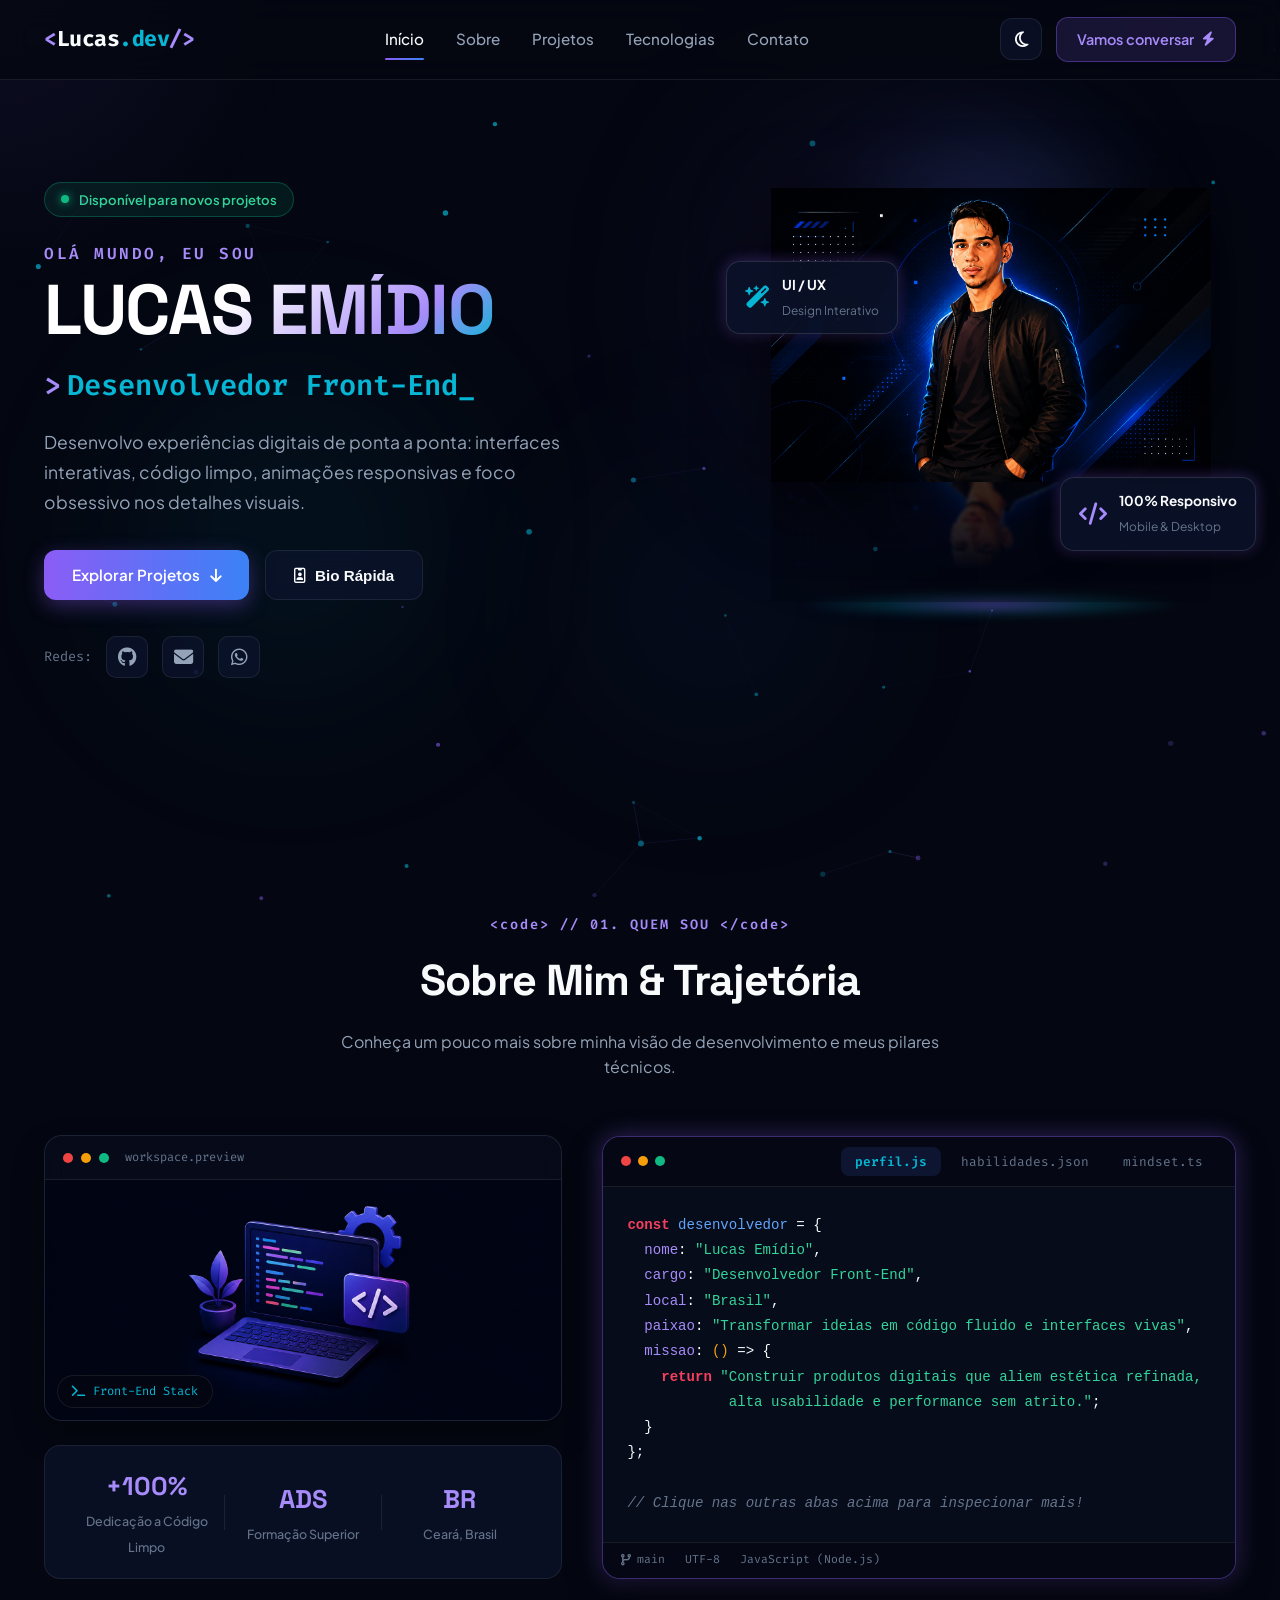
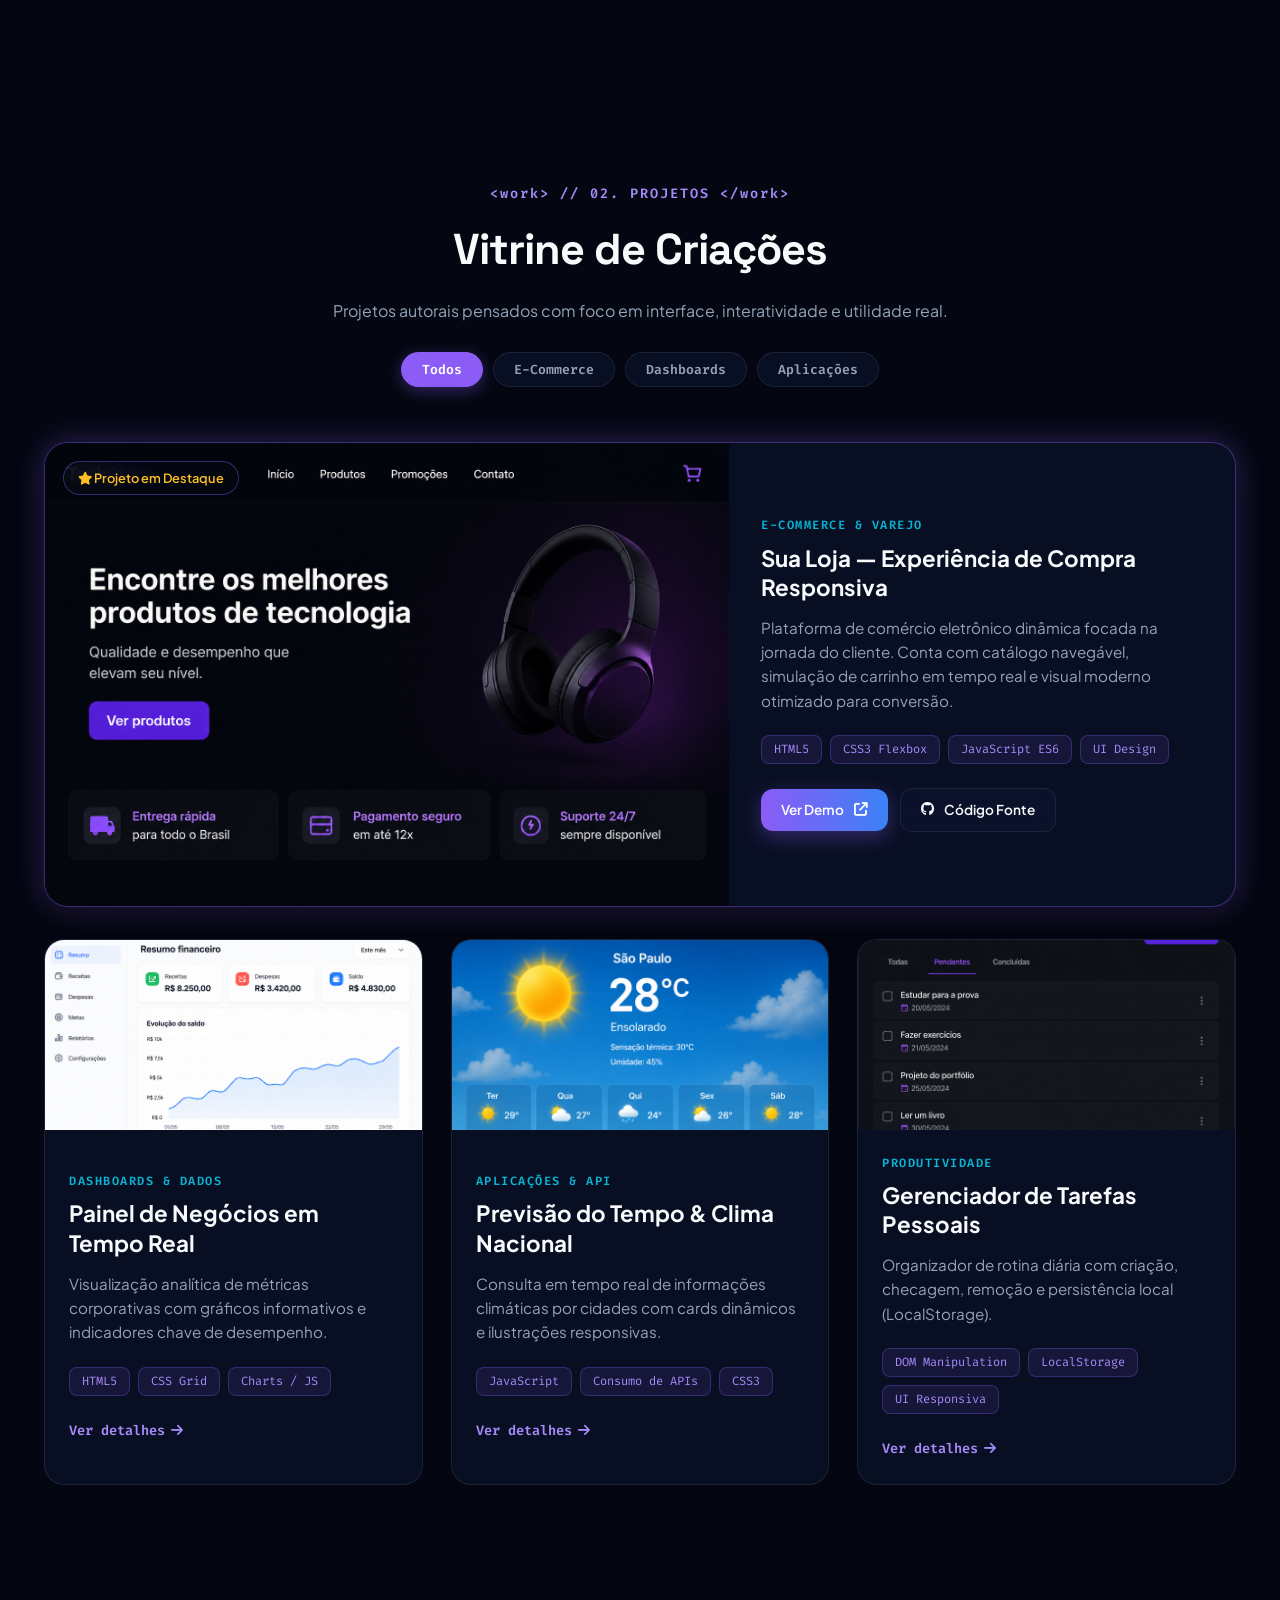
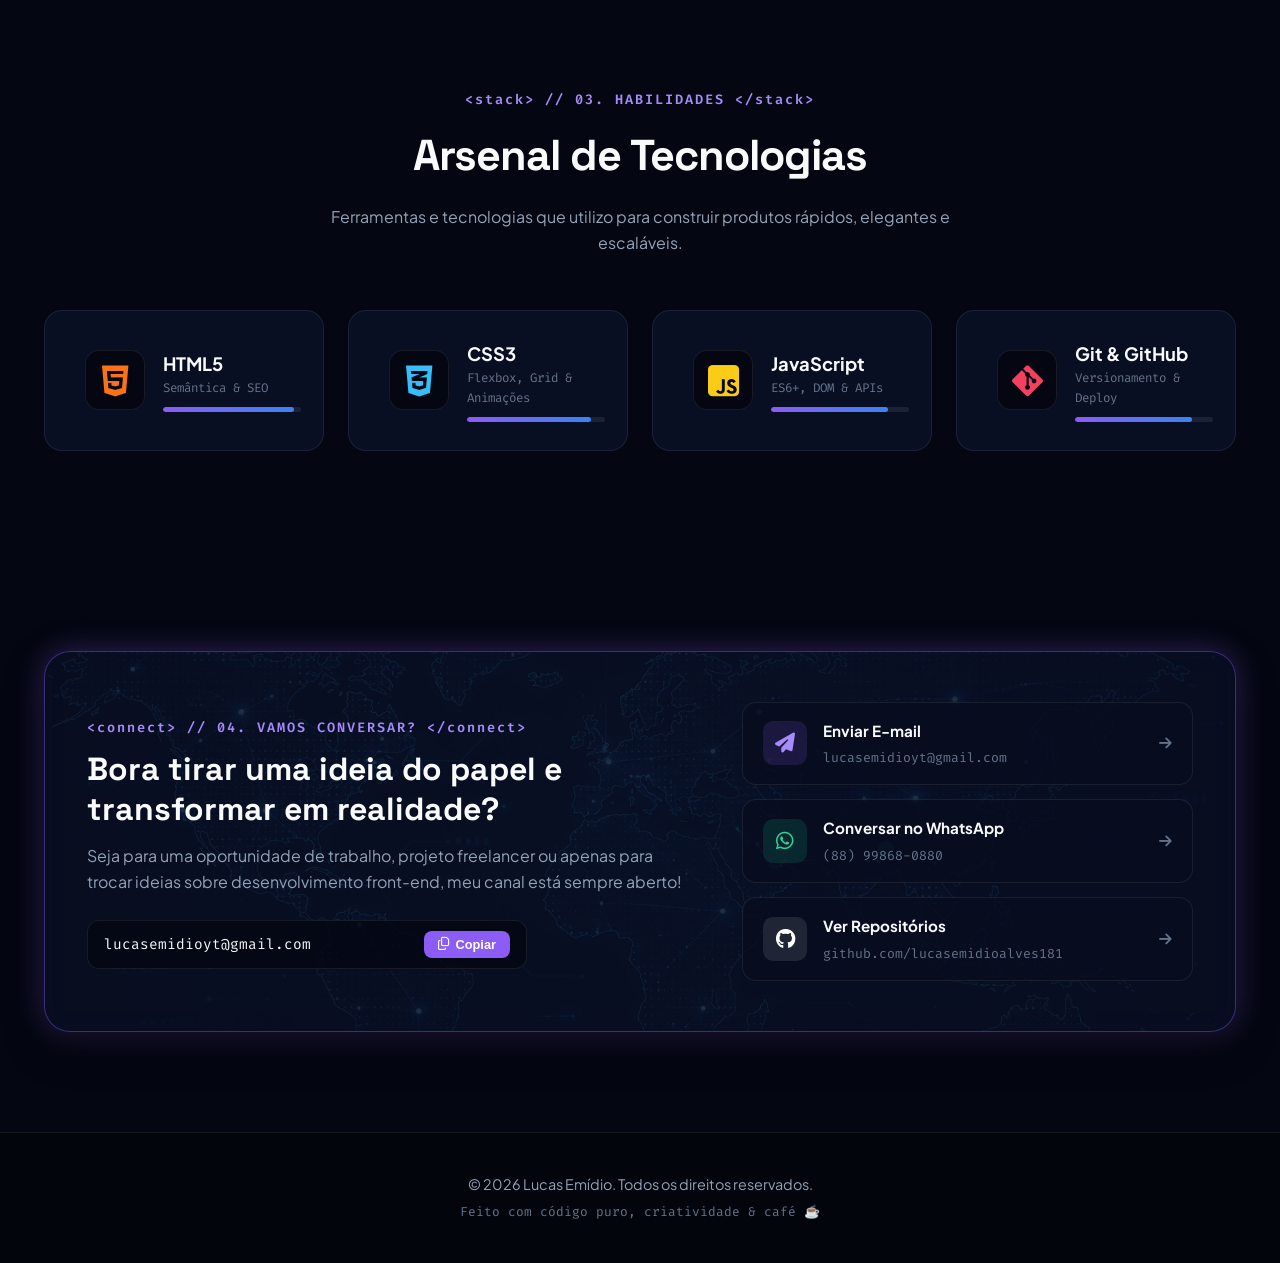
==== index.html @ 3082448a "Portifólio atualizado" ====
<!DOCTYPE html>
<html lang="pt-BR">

<head>
    <meta charset="UTF-8">
    <meta name="viewport" content="width=device-width, initial-scale=1.0">
    <title>Lucas Emídio | Desenvolvedor Front-End</title>
    <meta name="description" content="Portfólio interativo de Lucas Emídio, desenvolvedor Front-End especializado em interfaces modernas, dinâmicas e de alto impacto.">
    
    <!-- Google Fonts -->
    <link rel="preconnect" href="https://fonts.googleapis.com">
    <link rel="preconnect" href="https://fonts.gstatic.com" crossorigin>
    <link href="https://fonts.googleapis.com/css2?family=Fira+Code:wght@400;500;600;700&family=Plus+Jakarta+Sans:wght@300;400;500;600;700;800&family=Space+Grotesk:wght@500;700&display=swap" rel="stylesheet">
    
    <!-- Font Awesome -->
    <link rel="stylesheet" href="https://cdnjs.cloudflare.com/ajax/libs/font-awesome/6.5.1/css/all.min.css">
    
    <!-- CSS -->
    <link rel="stylesheet" href="port.css">
</head>

<body>
    <!-- Canvas de Partículas Interativas no Fundo -->
    <canvas id="bg-canvas"></canvas>

    <!-- Orbes de Luz e Gradientes Animados de Fundo -->
    <div class="glow-orb orb-1"></div>
    <div class="glow-orb orb-2"></div>
    <div class="glow-orb orb-3"></div>
    <div class="cursor-spotlight" id="spotlight"></div>

    <!-- Cabeçalho Fixo & Translúcido -->
    <header id="cabecalho">
        <div class="header-container">
            <a href="#inicio" class="logo">
                <span class="logo-bracket">&lt;</span>Lucas<span class="logo-dot">.dev</span><span class="logo-bracket">/&gt;</span>
            </a>

            <nav id="nav-menu">
                <a href="#inicio" class="nav-link active">Início</a>
                <a href="#sobre" class="nav-link">Sobre</a>
                <a href="#projetos" class="nav-link">Projetos</a>
                <a href="#tecnologias" class="nav-link">Tecnologias</a>
                <a href="#contato" class="nav-link">Contato</a>
            </nav>

            <div class="header-actions">
                <button id="theme-toggle" class="btn-icon" aria-label="Alternar tema visual" title="Alternar tema">
                    <i class="fa-regular fa-moon"></i>
                </button>
                <a href="#contato" class="btn-header-cta">
                    <span>Vamos conversar</span>
                    <i class="fa-solid fa-bolt"></i>
                </a>
                <button id="btn-mobile" class="btn-icon mobile-only" aria-label="Abrir menu móvel">
                    <i class="fa-solid fa-bars"></i>
                </button>
            </div>
        </div>
    </header>

    <main>
        <!-- SEÇÃO HERO COM IMAGEM 3D PARALLAX & ESPELHAMENTO -->
        <section id="inicio" class="hero-section">
            <div class="hero-container">
                
                <!-- Conteúdo textual à esquerda -->
                <div class="hero-conteudo">
                    <div class="status-pill">
                        <span class="status-indicator"></span>
                        <span>Disponível para novos projetos</span>
                    </div>

                    <h2 class="hero-ola">OLÁ MUNDO, EU SOU</h2>
                    <h1 class="hero-nome">LUCAS EMÍDIO</h1>

                    <!-- Efeito de Digitação Dinâmica -->
                    <div class="typing-container">
                        <span class="typing-prefix">&gt; </span>
                        <span id="typing-text" class="typing-text"></span>
                        <span class="typing-cursor">_</span>
                    </div>

                    <p class="hero-descricao">
                        Desenvolvo experiências digitais de ponta a ponta: interfaces interativas, 
                        código limpo, animações responsivas e foco obsessivo nos detalhes visuais.
                    </p>

                    <div class="hero-botoes">
                        <a href="#projetos" class="btn btn-primary">
                            <span>Explorar Projetos</span>
                            <i class="fa-solid fa-arrow-down"></i>
                        </a>
                        <button id="btn-sobre-modal" class="btn btn-glass">
                            <i class="fa-regular fa-id-badge"></i>
                            <span>Bio Rápida</span>
                        </button>
                    </div>

                    <div class="hero-social">
                        <span class="social-label">Redes:</span>
                        <a href="https://github.com/lucasemidioalves181" target="_blank" rel="noopener noreferrer" class="social-btn" aria-label="GitHub">
                            <i class="fa-brands fa-github"></i>
                        </a>
                        <a href="mailto:lucasemidioyt@gmail.com" class="social-btn" aria-label="E-mail">
                            <i class="fa-solid fa-envelope"></i>
                        </a>
                        <a href="https://wa.me/5588998680880" target="_blank" rel="noopener noreferrer" class="social-btn" aria-label="WhatsApp">
                            <i class="fa-brands fa-whatsapp"></i>
                        </a>
                    </div>
                </div>

                <!-- Imagem Interativa com 3D Tilt, Efeito Mouse e Espelhamento -->
                <div class="hero-interactive-stage" id="heroStage">
                    
                    <!-- Badges flutuantes interativas ao redor da imagem -->
                    <div class="floating-badge badge-top-left" data-speed="2">
                        <i class="fa-solid fa-wand-magic-sparkles"></i>
                        <div>
                            <strong>UI / UX</strong>
                            <small>Design Interativo</small>
                        </div>
                    </div>

                    <div class="floating-badge badge-bottom-right" data-speed="-2">
                        <i class="fa-solid fa-code"></i>
                        <div>
                            <strong>100% Responsivo</strong>
                            <small>Mobile & Desktop</small>
                        </div>
                    </div>

                    <!-- Container da Imagem com 3D Tilt e Espelhamento -->
                    <div class="hero-character-wrapper" id="characterWrapper">
                        <div class="character-glow" id="characterGlow"></div>
                        
                        <!-- Imagem Principal -->
                        <img src="imgs/imagem2.png" alt="Lucas Emídio Desenvolvedor" id="heroImage" class="character-img">
                        
                        <!-- Efeito de Espelhamento Refletido na Base -->
                        <div class="character-reflection-container">
                            <img src="imgs/imagem2.png" alt="" class="character-reflection-img" aria-hidden="true">
                            <div class="reflection-gradient-fade"></div>
                        </div>

                        <!-- Chão com grade holográfica de luz -->
                        <div class="holographic-base"></div>
                    </div>
                </div>

            </div>
        </section>

        <!-- SEÇÃO SOBRE MIM: TERMINAL INTERATIVO AO INVÉS DE CARDS GENÉRICOS -->
        <section id="sobre" class="section">
            <div class="section-header">
                <span class="section-tag">&lt;code&gt; // 01. QUEM SOU &lt;/code&gt;</span>
                <h2 class="section-title">Sobre Mim &amp; Trajetória</h2>
                <p class="section-subtitle">Conheça um pouco mais sobre minha visão de desenvolvimento e meus pilares técnicos.</p>
            </div>

            <div class="sobre-interactive-container">
                <!-- Lado Esquerdo: Imagem com moldura moderna de código -->
                <div class="sobre-visual">
                    <div class="workspace-card">
                        <div class="workspace-header">
                            <span class="dot red"></span>
                            <span class="dot yellow"></span>
                            <span class="dot green"></span>
                            <span class="tab-label">workspace.preview</span>
                        </div>
                        <div class="workspace-img-wrapper">
                            <img src="pcimg.png" alt="Workspace de desenvolvimento" id="img-workspace">
                            <div class="workspace-overlay">
                                <span><i class="fa-solid fa-terminal"></i> Front-End Stack</span>
                            </div>
                        </div>
                    </div>

                    <!-- Métricas de experiência fluídas -->
                    <div class="metricas-fluxo">
                        <div class="metrica-item">
                            <span class="metrica-numero">+100%</span>
                            <span class="metrica-texto">Dedicação a Código Limpo</span>
                        </div>
                        <div class="metrica-divisor"></div>
                        <div class="metrica-item">
                            <span class="metrica-numero">ADS</span>
                            <span class="metrica-texto">Formação Superior</span>
                        </div>
                        <div class="metrica-divisor"></div>
                        <div class="metrica-item">
                            <span class="metrica-numero">BR</span>
                            <span class="metrica-texto">Ceará, Brasil</span>
                        </div>
                    </div>
                </div>

                <!-- Lado Direito: Terminal Interativo de Desenvolvedor -->
                <div class="terminal-ide" id="devTerminal">
                    <div class="terminal-topbar">
                        <div class="terminal-dots">
                            <span class="dot red"></span>
                            <span class="dot yellow"></span>
                            <span class="dot green"></span>
                        </div>
                        <div class="terminal-tabs">
                            <button class="terminal-tab active" data-tab="perfil">perfil.js</button>
                            <button class="terminal-tab" data-tab="habilidades">habilidades.json</button>
                            <button class="terminal-tab" data-tab="filosofia">mindset.ts</button>
                        </div>
                    </div>

                    <!-- Conteúdo das Abas do Terminal -->
                    <div class="terminal-code-body">
                        <!-- Aba 1: perfil.js -->
                        <div class="tab-content active" id="tab-perfil">
                            <pre><code><span class="c-keyword">const</span> <span class="c-variable">desenvolvedor</span> = {
  <span class="c-prop">nome</span>: <span class="c-string">"Lucas Emídio"</span>,
  <span class="c-prop">cargo</span>: <span class="c-string">"Desenvolvedor Front-End"</span>,
  <span class="c-prop">local</span>: <span class="c-string">"Brasil"</span>,
  <span class="c-prop">paixao</span>: <span class="c-string">"Transformar ideias em código fluido e interfaces vivas"</span>,
  <span class="c-prop">missao</span>: <span class="c-function">()</span> => {
    <span class="c-keyword">return</span> <span class="c-string">"Construir produtos digitais que aliem estética refinada,
            alta usabilidade e performance sem atrito."</span>;
  }
};

<span class="c-comment">// Clique nas outras abas acima para inspecionar mais!</span></code></pre>
                        </div>

                        <!-- Aba 2: habilidades.json -->
                        <div class="tab-content" id="tab-habilidades">
                            <pre><code>{
  <span class="c-prop">"linguagens"</span>: [<span class="c-string">"JavaScript (ES6+)"</span>, <span class="c-string">"HTML5"</span>, <span class="c-string">"CSS3"</span>],
  <span class="c-prop">"estilizacao"</span>: [<span class="c-string">"Flexbox"</span>, <span class="c-string">"CSS Grid"</span>, <span class="c-string">"Animations"</span>, <span class="c-string">"Responsividade"</span>],
  <span class="c-prop">"ferramentas"</span>: [<span class="c-string">"Git"</span>, <span class="c-string">"GitHub"</span>, <span class="c-string">"VS Code"</span>, <span class="c-string">"Figma"</span>],
  <span class="c-prop">"proximosPassos"</span>: [<span class="c-string">"React"</span>, <span class="c-string">"TypeScript"</span>, <span class="c-string">"Tailwind CSS"</span>]
}</code></pre>
                        </div>

                        <!-- Aba 3: mindset.ts -->
                        <div class="tab-content" id="tab-filosofia">
                            <pre><code><span class="c-keyword">interface</span> <span class="c-type">DevMindset</span> {
  <span class="c-prop">aprendizadoContinuo</span>: <span class="c-type">boolean</span>;
  <span class="c-prop">atencaoAosDetalhes</span>: <span class="c-type">boolean</span>;
}

<span class="c-keyword">const</span> <span class="c-variable">meuFoco</span>: <span class="c-type">DevMindset</span> = {
  <span class="c-prop">aprendizadoContinuo</span>: <span class="c-keyword">true</span>,
  <span class="c-prop">atencaoAosDetalhes</span>: <span class="c-keyword">true</span>
};

<span class="c-comment">/* "Interfaces são a ponte entre as pessoas e a tecnologia.
    Elas devem ser intuitivas, rápidas e memoráveis." */</span></code></pre>
                        </div>
                    </div>

                    <div class="terminal-footer">
                        <span class="terminal-status"><i class="fa-solid fa-code-branch"></i> main</span>
                        <span class="terminal-status">UTF-8</span>
                        <span class="terminal-status">JavaScript (Node.js)</span>
                    </div>
                </div>
            </div>
        </section>

        <!-- SEÇÃO PROJETOS: VITRINE INTERATIVA COM SHOWCASE E FILTRO -->
        <section id="projetos" class="section">
            <div class="section-header">
                <span class="section-tag">&lt;work&gt; // 02. PROJETOS &lt;/work&gt;</span>
                <h2 class="section-title">Vitrine de Criações</h2>
                <p class="section-subtitle">Projetos autorais pensados com foco em interface, interatividade e utilidade real.</p>
                
                <!-- Filtros Interativos -->
                <div class="projetos-filtros">
                    <button class="filtro-btn active" data-filter="todos">Todos</button>
                    <button class="filtro-btn" data-filter="ecommerce">E-Commerce</button>
                    <button class="filtro-btn" data-filter="dashboards">Dashboards</button>
                    <button class="filtro-btn" data-filter="apps">Aplicações</button>
                </div>
            </div>

            <!-- Vitrine Dinâmica (Design Editorial Não Genérico) -->
            <div class="showcase-projetos">
                
                <!-- Projeto 1: Destaque Principal Expandido -->
                <article class="showcase-item destaque" data-categoria="ecommerce">
                    <div class="showcase-preview">
                        <img src="imgs/ChatGPT Image 23 de ago. de 2026, 17_31_54.png" alt="Sua Loja E-Commerce">
                        <div class="preview-glass-tag">
                            <i class="fa-solid fa-star"></i> Projeto em Destaque
                        </div>
                    </div>
                    <div class="showcase-details">
                        <div class="showcase-header">
                            <span class="categoria-label">E-COMMERCE &amp; VAREJO</span>
                            <h3>Sua Loja — Experiência de Compra Responsiva</h3>
                        </div>
                        <p>
                            Plataforma de comércio eletrônico dinâmica focada na jornada do cliente. 
                            Conta com catálogo navegável, simulação de carrinho em tempo real e visual moderno otimizado para conversão.
                        </p>
                        <div class="tech-pills">
                            <span class="tech-pill">HTML5</span>
                            <span class="tech-pill">CSS3 Flexbox</span>
                            <span class="tech-pill">JavaScript ES6</span>
                            <span class="tech-pill">UI Design</span>
                        </div>
                        <div class="showcase-actions">
                            <a href="#" class="btn btn-primary btn-sm">
                                <span>Ver Demo</span>
                                <i class="fa-solid fa-arrow-up-right-from-square"></i>
                            </a>
                            <a href="https://github.com/lucasemidioalves181" target="_blank" rel="noopener noreferrer" class="btn btn-glass btn-sm">
                                <i class="fa-brands fa-github"></i>
                                <span>Código Fonte</span>
                            </a>
                        </div>
                    </div>
                </article>

                <!-- Grid com os outros 3 projetos complementares -->
                <div class="showcase-subgrid">
                    
                    <!-- Projeto 2: Dashboard de Negócios -->
                    <article class="showcase-item compacto" data-categoria="dashboards">
                        <div class="showcase-preview">
                            <img src="imgs/ChatGPT Image 23 de ago. de 2026, 17_32_50.png" alt="Dashboard de Negócios">
                            <div class="preview-overlay-btn">
                                <i class="fa-solid fa-magnifying-glass-plus"></i>
                            </div>
                        </div>
                        <div class="showcase-details">
                            <span class="categoria-label">DASHBOARDS &amp; DADOS</span>
                            <h3>Painel de Negócios em Tempo Real</h3>
                            <p>Visualização analítica de métricas corporativas com gráficos informativos e indicadores chave de desempenho.</p>
                            <div class="tech-pills">
                                <span class="tech-pill">HTML5</span>
                                <span class="tech-pill">CSS Grid</span>
                                <span class="tech-pill">Charts / JS</span>
                            </div>
                            <div class="showcase-actions">
                                <a href="#" class="btn-link">Ver detalhes <i class="fa-solid fa-arrow-right"></i></a>
                            </div>
                        </div>
                    </article>

                    <!-- Projeto 3: App de Clima -->
                    <article class="showcase-item compacto" data-categoria="apps">
                        <div class="showcase-preview">
                            <img src="imgs/ChatGPT Image 23 de ago. de 2026, 17_33_33.png" alt="App de Clima">
                            <div class="preview-overlay-btn">
                                <i class="fa-solid fa-magnifying-glass-plus"></i>
                            </div>
                        </div>
                        <div class="showcase-details">
                            <span class="categoria-label">APLICAÇÕES &amp; API</span>
                            <h3>Previsão do Tempo &amp; Clima Nacional</h3>
                            <p>Consulta em tempo real de informações climáticas por cidades com cards dinâmicos e ilustrações responsivas.</p>
                            <div class="tech-pills">
                                <span class="tech-pill">JavaScript</span>
                                <span class="tech-pill">Consumo de APIs</span>
                                <span class="tech-pill">CSS3</span>
                            </div>
                            <div class="showcase-actions">
                                <a href="#" class="btn-link">Ver detalhes <i class="fa-solid fa-arrow-right"></i></a>
                            </div>
                        </div>
                    </article>

                    <!-- Projeto 4: Gerenciador de Tarefas -->
                    <article class="showcase-item compacto" data-categoria="apps">
                        <div class="showcase-preview">
                            <img src="imgs/ChatGPT Image 23 de ago. de 2026, 17_34_10.png" alt="Gerenciador de Tarefas">
                            <div class="preview-overlay-btn">
                                <i class="fa-solid fa-magnifying-glass-plus"></i>
                            </div>
                        </div>
                        <div class="showcase-details">
                            <span class="categoria-label">PRODUTIVIDADE</span>
                            <h3>Gerenciador de Tarefas Pessoais</h3>
                            <p>Organizador de rotina diária com criação, checagem, remoção e persistência local (LocalStorage).</p>
                            <div class="tech-pills">
                                <span class="tech-pill">DOM Manipulation</span>
                                <span class="tech-pill">LocalStorage</span>
                                <span class="tech-pill">UI Responsiva</span>
                            </div>
                            <div class="showcase-actions">
                                <a href="#" class="btn-link">Ver detalhes <i class="fa-solid fa-arrow-right"></i></a>
                            </div>
                        </div>
                    </article>

                </div>
            </div>
        </section>

        <!-- SEÇÃO TECNOLOGIAS: HUB TECNOLÓGICO INTERATIVO -->
        <section id="tecnologias" class="section">
            <div class="section-header">
                <span class="section-tag">&lt;stack&gt; // 03. HABILIDADES &lt;/stack&gt;</span>
                <h2 class="section-title">Arsenal de Tecnologias</h2>
                <p class="section-subtitle">Ferramentas e tecnologias que utilizo para construir produtos rápidos, elegantes e escaláveis.</p>
            </div>

            <div class="tech-interactive-hub">
                <!-- Tech 1 -->
                <div class="tech-hub-item" data-tech="html">
                    <div class="tech-glow glow-html"></div>
                    <div class="tech-hub-icon">
                        <i class="fa-brands fa-html5"></i>
                    </div>
                    <div class="tech-hub-info">
                        <h4>HTML5</h4>
                        <span class="tech-role">Semântica &amp; SEO</span>
                        <div class="tech-bar"><div class="tech-progress" style="width: 95%;"></div></div>
                    </div>
                </div>

                <!-- Tech 2 -->
                <div class="tech-hub-item" data-tech="css">
                    <div class="tech-glow glow-css"></div>
                    <div class="tech-hub-icon">
                        <i class="fa-brands fa-css3-alt"></i>
                    </div>
                    <div class="tech-hub-info">
                        <h4>CSS3</h4>
                        <span class="tech-role">Flexbox, Grid &amp; Animações</span>
                        <div class="tech-bar"><div class="tech-progress" style="width: 90%;"></div></div>
                    </div>
                </div>

                <!-- Tech 3 -->
                <div class="tech-hub-item" data-tech="js">
                    <div class="tech-glow glow-js"></div>
                    <div class="tech-hub-icon">
                        <i class="fa-brands fa-square-js"></i>
                    </div>
                    <div class="tech-hub-info">
                        <h4>JavaScript</h4>
                        <span class="tech-role">ES6+, DOM &amp; APIs</span>
                        <div class="tech-bar"><div class="tech-progress" style="width: 85%;"></div></div>
                    </div>
                </div>

                <!-- Tech 4 -->
                <div class="tech-hub-item" data-tech="git">
                    <div class="tech-glow glow-git"></div>
                    <div class="tech-hub-icon">
                        <i class="fa-brands fa-git-alt"></i>
                    </div>
                    <div class="tech-hub-info">
                        <h4>Git &amp; GitHub</h4>
                        <span class="tech-role">Versionamento &amp; Deploy</span>
                        <div class="tech-bar"><div class="tech-progress" style="width: 85%;"></div></div>
                    </div>
                </div>
            </div>
        </section>

        <!-- SEÇÃO CONTATO: PAINEL DE CONEXÃO DIRETA -->
        <section id="contato" class="section">
            <div class="contato-hologram-card">
                <div class="contato-map-wrapper">
                    <img src="imgs/mapa.png" alt="Mapa de localização" class="contato-map-img">
                    <div class="map-radar-pulse"></div>
                </div>

                <div class="contato-inner-content">
                    <div class="contato-cta">
                        <span class="section-tag">&lt;connect&gt; // 04. VAMOS CONVERSAR? &lt;/connect&gt;</span>
                        <h2>Bora tirar uma ideia do papel e transformar em realidade?</h2>
                        <p>
                            Seja para uma oportunidade de trabalho, projeto freelancer ou apenas para trocar ideias sobre desenvolvimento front-end, meu canal está sempre aberto!
                        </p>

                        <!-- Botão Copiar E-mail com Feedback Instantâneo -->
                        <div class="copy-email-box">
                            <span class="email-text">lucasemidioyt@gmail.com</span>
                            <button id="btn-copy-email" class="btn-copy" aria-label="Copiar endereço de e-mail">
                                <i class="fa-regular fa-copy"></i>
                                <span class="copy-status">Copiar</span>
                            </button>
                        </div>
                    </div>

                    <div class="contato-links-grid">
                        <a href="mailto:lucasemidioyt@gmail.com" class="contato-link-box">
                            <div class="link-icon"><i class="fa-solid fa-paper-plane"></i></div>
                            <div class="link-info">
                                <strong>Enviar E-mail</strong>
                                <span>lucasemidioyt@gmail.com</span>
                            </div>
                            <i class="fa-solid fa-arrow-right link-arrow"></i>
                        </a>

                        <a href="https://wa.me/5588998680880" target="_blank" rel="noopener noreferrer" class="contato-link-box">
                            <div class="link-icon whatsapp"><i class="fa-brands fa-whatsapp"></i></div>
                            <div class="link-info">
                                <strong>Conversar no WhatsApp</strong>
                                <span>(88) 99868-0880</span>
                            </div>
                            <i class="fa-solid fa-arrow-right link-arrow"></i>
                        </a>

                        <a href="https://github.com/lucasemidioalves181" target="_blank" rel="noopener noreferrer" class="contato-link-box">
                            <div class="link-icon github"><i class="fa-brands fa-github"></i></div>
                            <div class="link-info">
                                <strong>Ver Repositórios</strong>
                                <span>github.com/lucasemidioalves181</span>
                            </div>
                            <i class="fa-solid fa-arrow-right link-arrow"></i>
                        </a>
                    </div>
                </div>
            </div>
        </section>
    </main>

    <!-- Modal Bio Rápida -->
    <div id="modal-sobre" class="modal-backdrop" aria-hidden="true">
        <div class="modal-card">
            <button id="fechar-modal" class="modal-close" aria-label="Fechar modal">&times;</button>
            <div class="modal-header">
                <span class="modal-badge">&lt;bio.json /&gt;</span>
                <h3>Prazer, me chamo Lucas!</h3>
            </div>
            <div class="modal-body">
                <p>
                    Sou desenvolvedor Front-End apaixonado pelo poder que as linguagens da web possuem de transformar ideias em produtos visuais, funcionais e cativantes.
                </p>
                <p>
                    Graduado em Análise e Desenvolvimento de Sistemas (ADS), foco minha evolução diária em domínio profundo de JavaScript, CSS moderno (Grid, Flexbox, micro-animações), arquitetura de software e boa experiência de usuário (UX).
                </p>
            </div>
            <div class="modal-footer">
                <a href="#contato" class="btn btn-primary" onclick="fecharModal()">Vamos conversar</a>
            </div>
        </div>
    </div>

    <!-- Rodapé -->
    <footer id="rodape">
        <div class="rodape-container">
            <p>&copy; 2026 Lucas Emídio. Todos os direitos reservados.</p>
            <p class="rodape-detalhe">Feito com código puro, criatividade &amp; café ☕</p>
        </div>
    </footer>

    <!-- JavaScript -->
    <script src="port.js"></script>
</body>

</html>
---- port.css ----
/* ==========================================================================
   PORTFÓLIO ULTRA-INTERATIVO - LUCAS EMÍDIO | FRONT-END DEVELOPER
   ========================================================================== */

/* 1. Variáveis & Cores Globais */
:root {
    --bg-dark: #040711;
    --bg-surface: #080d1e;
    --bg-card: rgba(13, 21, 46, 0.65);
    --bg-card-hover: rgba(20, 32, 69, 0.85);

    --border-subtle: rgba(255, 255, 255, 0.08);
    --border-glow: rgba(139, 92, 246, 0.4);

    --text-primary: #f8fafc;
    --text-secondary: #94a3b8;
    --text-muted: #64748b;

    /* Cores Neons & Acentos */
    --purple: #8b5cf6;
    --purple-light: #a78bfa;
    --purple-glow: rgba(139, 92, 246, 0.35);

    --blue: #3b82f6;
    --blue-glow: rgba(59, 130, 246, 0.3);

    --cyan: #06b6d4;
    --cyan-glow: rgba(6, 182, 212, 0.3);

    --emerald: #10b981;

    --gradient-accent: linear-gradient(135deg, #8b5cf6 0%, #3b82f6 50%, #06b6d4 100%);
    --gradient-btn: linear-gradient(90deg, #8b5cf6 0%, #3b82f6 100%);
    --gradient-card: linear-gradient(135deg, rgba(255, 255, 255, 0.05) 0%, rgba(255, 255, 255, 0.01) 100%);

    --font-sans: 'Plus Jakarta Sans', system-ui, -apple-system, sans-serif;
    --font-heading: 'Space Grotesk', var(--font-sans);
    --font-mono: 'Fira Code', monospace;

    --header-height: 80px;
    --transition: all 0.3s cubic-bezier(0.2, 0.8, 0.2, 1);
}

/* Modo Claro */
body.light-theme {
    --bg-dark: #f0f4f8;
    --bg-surface: #e2e8f0;
    --bg-card: rgba(255, 255, 255, 0.85);
    --bg-card-hover: #ffffff;
    --border-subtle: rgba(0, 0, 0, 0.08);
    --border-glow: rgba(139, 92, 246, 0.3);
    --text-primary: #090e17;
    --text-secondary: #475569;
    --text-muted: #64748b;
    --purple-glow: rgba(139, 92, 246, 0.2);
}

/* 2. Reset & Estrutura Base */
*, *::before, *::after {
    box-sizing: border-box;
    margin: 0;
    padding: 0;
}

html {
    scroll-behavior: smooth;
    font-size: 16px;
}

body {
    background-color: var(--bg-dark);
    color: var(--text-primary);
    font-family: var(--font-sans);
    line-height: 1.6;
    overflow-x: hidden;
    position: relative;
    min-height: 100vh;
}

/* 3. Animações de Fundo: Canvas, Orbes e Spotlight */
#bg-canvas {
    position: fixed;
    top: 0;
    left: 0;
    width: 100vw;
    height: 100vh;
    z-index: -3;
    pointer-events: none;
}

.cursor-spotlight {
    position: fixed;
    top: 0;
    left: 0;
    width: 600px;
    height: 600px;
    background: radial-gradient(circle, rgba(139, 92, 246, 0.08) 0%, transparent 70%);
    border-radius: 50%;
    pointer-events: none;
    transform: translate(-50%, -50%);
    z-index: -1;
    transition: opacity 0.3s ease;
}

.glow-orb {
    position: fixed;
    border-radius: 50%;
    filter: blur(100px);
    z-index: -2;
    pointer-events: none;
    opacity: 0.6;
}

.orb-1 {
    top: 5%;
    right: 10%;
    width: 500px;
    height: 500px;
    background: radial-gradient(circle, rgba(139, 92, 246, 0.25) 0%, transparent 70%);
    animation: orbMove1 22s ease-in-out infinite alternate;
}

.orb-2 {
    bottom: 15%;
    left: 5%;
    width: 450px;
    height: 450px;
    background: radial-gradient(circle, rgba(6, 182, 212, 0.2) 0%, transparent 70%);
    animation: orbMove2 25s ease-in-out infinite alternate;
}

.orb-3 {
    top: 45%;
    left: 40%;
    width: 400px;
    height: 400px;
    background: radial-gradient(circle, rgba(59, 130, 246, 0.15) 0%, transparent 70%);
    animation: orbMove1 30s ease-in-out infinite alternate-reverse;
}

@keyframes orbMove1 {
    0% { transform: translate(0, 0) scale(1); }
    50% { transform: translate(-60px, 80px) scale(1.15); }
    100% { transform: translate(40px, -40px) scale(0.9); }
}

@keyframes orbMove2 {
    0% { transform: translate(0, 0) scale(1); }
    50% { transform: translate(80px, -60px) scale(1.2); }
    100% { transform: translate(-30px, 50px) scale(0.95); }
}

/* 4. Cabeçalho Fixo & Glassmorphism */
#cabecalho {
    position: fixed;
    top: 0;
    left: 0;
    width: 100%;
    height: var(--header-height);
    background: rgba(4, 7, 17, 0.75);
    backdrop-filter: blur(16px);
    -webkit-backdrop-filter: blur(16px);
    border-bottom: 1px solid var(--border-subtle);
    z-index: 1000;
    display: flex;
    align-items: center;
    transition: var(--transition);
}

body.light-theme #cabecalho {
    background: rgba(240, 244, 248, 0.85);
}

.header-container {
    max-width: 1240px;
    width: 100%;
    margin: 0 auto;
    padding: 0 24px;
    display: flex;
    align-items: center;
    justify-content: space-between;
}

.logo {
    font-family: var(--font-mono);
    font-size: 1.35rem;
    font-weight: 700;
    color: var(--text-primary);
    text-decoration: none;
    display: flex;
    align-items: center;
    letter-spacing: -0.5px;
}

.logo-bracket {
    color: var(--purple-light);
}

.logo-dot {
    color: var(--cyan);
}

#nav-menu {
    display: flex;
    gap: 32px;
}

.nav-link {
    color: var(--text-secondary);
    text-decoration: none;
    font-size: 0.95rem;
    font-weight: 500;
    position: relative;
    padding: 8px 0;
    transition: var(--transition);
}

.nav-link:hover,
.nav-link.active {
    color: var(--text-primary);
}

.nav-link::after {
    content: '';
    position: absolute;
    bottom: 0;
    left: 0;
    width: 0%;
    height: 2px;
    background: var(--gradient-btn);
    transition: width 0.3s ease;
    border-radius: 2px;
}

.nav-link:hover::after,
.nav-link.active::after {
    width: 100%;
}

.header-actions {
    display: flex;
    align-items: center;
    gap: 14px;
}

.btn-icon {
    width: 42px;
    height: 42px;
    border-radius: 12px;
    background: var(--bg-card);
    border: 1px solid var(--border-subtle);
    color: var(--text-primary);
    display: flex;
    align-items: center;
    justify-content: center;
    font-size: 1.1rem;
    cursor: pointer;
    transition: var(--transition);
}

.btn-icon:hover {
    color: var(--purple-light);
    border-color: var(--purple);
    transform: translateY(-2px);
    box-shadow: 0 4px 15px var(--purple-glow);
}

.btn-header-cta {
    display: inline-flex;
    align-items: center;
    gap: 8px;
    padding: 10px 20px;
    border-radius: 12px;
    font-size: 0.9rem;
    font-weight: 600;
    text-decoration: none;
    background: rgba(139, 92, 246, 0.15);
    border: 1px solid rgba(139, 92, 246, 0.4);
    color: var(--purple-light);
    transition: var(--transition);
}

.btn-header-cta:hover {
    background: var(--purple);
    color: #ffffff;
    box-shadow: 0 6px 20px var(--purple-glow);
    transform: translateY(-2px);
}

.mobile-only {
    display: none;
}

/* 5. Seção Hero */
.hero-section {
    padding-top: calc(var(--header-height) + 40px);
    padding-bottom: 70px;
    min-height: 90vh;
    display: flex;
    align-items: center;
    position: relative;
}

.hero-container {
    max-width: 1240px;
    width: 100%;
    margin: 0 auto;
    padding: 0 24px;
    display: grid;
    grid-template-columns: 1.15fr 0.85fr;
    align-items: center;
    gap: 40px;
}

.hero-conteudo {
    display: flex;
    flex-direction: column;
    align-items: flex-start;
    z-index: 2;
}

/* Status Pill */
.status-pill {
    display: inline-flex;
    align-items: center;
    gap: 10px;
    padding: 6px 16px;
    border-radius: 30px;
    background: rgba(16, 185, 129, 0.1);
    border: 1px solid rgba(16, 185, 129, 0.3);
    color: #34d399;
    font-size: 0.82rem;
    font-weight: 600;
    margin-bottom: 24px;
}

.status-indicator {
    width: 8px;
    height: 8px;
    border-radius: 50%;
    background-color: #10b981;
    box-shadow: 0 0 10px #10b981;
    animation: statusPulse 2s infinite;
}

@keyframes statusPulse {
    0%, 100% { opacity: 1; transform: scale(1); }
    50% { opacity: 0.4; transform: scale(1.3); }
}

.hero-ola {
    font-family: var(--font-mono);
    font-size: 1rem;
    letter-spacing: 2.5px;
    color: var(--purple-light);
    margin-bottom: 8px;
    font-weight: 600;
}

.hero-nome {
    font-family: var(--font-heading);
    font-size: clamp(2.8rem, 5.5vw, 4.4rem);
    font-weight: 800;
    line-height: 1.05;
    margin-bottom: 14px;
    letter-spacing: -1.5px;
    background: linear-gradient(135deg, #ffffff 40%, var(--purple-light) 80%, var(--cyan) 100%);
    -webkit-background-clip: text;
    -webkit-text-fill-color: transparent;
}

body.light-theme .hero-nome {
    background: linear-gradient(135deg, #090e17 40%, var(--purple) 80%, var(--blue) 100%);
    -webkit-background-clip: text;
    -webkit-text-fill-color: transparent;
}

/* Typing Effect */
.typing-container {
    font-family: var(--font-mono);
    font-size: clamp(1.2rem, 2.5vw, 1.8rem);
    font-weight: 600;
    color: var(--cyan);
    margin-bottom: 20px;
    display: flex;
    align-items: center;
}

.typing-prefix {
    color: var(--purple-light);
    margin-right: 6px;
}

.typing-cursor {
    color: var(--cyan);
    animation: blink 0.8s infinite;
}

@keyframes blink {
    0%, 100% { opacity: 1; }
    50% { opacity: 0; }
}

.hero-descricao {
    font-size: 1.1rem;
    color: var(--text-secondary);
    max-width: 530px;
    margin-bottom: 32px;
    line-height: 1.7;
}

.hero-botoes {
    display: flex;
    gap: 16px;
    margin-bottom: 36px;
    flex-wrap: wrap;
}

.btn {
    display: inline-flex;
    align-items: center;
    gap: 10px;
    padding: 13px 28px;
    border-radius: 12px;
    font-size: 0.95rem;
    font-weight: 600;
    text-decoration: none;
    cursor: pointer;
    transition: var(--transition);
}

.btn-primary {
    background: var(--gradient-btn);
    color: #ffffff;
    box-shadow: 0 6px 20px var(--purple-glow);
    border: none;
}

.btn-primary:hover {
    transform: translateY(-3px);
    box-shadow: 0 10px 28px rgba(139, 92, 246, 0.5);
    color: #ffffff;
}

.btn-glass {
    background: var(--bg-card);
    backdrop-filter: blur(10px);
    border: 1px solid var(--border-subtle);
    color: var(--text-primary);
}

.btn-glass:hover {
    border-color: var(--purple);
    color: var(--purple-light);
    transform: translateY(-3px);
    box-shadow: 0 6px 20px var(--purple-glow);
}

.hero-social {
    display: flex;
    align-items: center;
    gap: 14px;
}

.social-label {
    font-family: var(--font-mono);
    font-size: 0.85rem;
    color: var(--text-muted);
}

.social-btn {
    width: 42px;
    height: 42px;
    border-radius: 10px;
    background: var(--bg-card);
    border: 1px solid var(--border-subtle);
    color: var(--text-secondary);
    display: flex;
    align-items: center;
    justify-content: center;
    font-size: 1.2rem;
    text-decoration: none;
    transition: var(--transition);
}

.social-btn:hover {
    color: #ffffff;
    background: var(--purple);
    border-color: var(--purple);
    transform: translateY(-3px);
    box-shadow: 0 6px 15px var(--purple-glow);
}

/* ==========================================================================
   6. IMAGEM DO HERO COM 3D PARALLAX, MOUSE FOLLOW E ESPELHAMENTO
   ========================================================================== */
.hero-interactive-stage {
    position: relative;
    display: flex;
    justify-content: center;
    align-items: center;
    perspective: 1200px;
    padding-bottom: 70px;
}

.hero-character-wrapper {
    position: relative;
    width: 100%;
    max-width: 440px;
    transform-style: preserve-3d;
    transition: transform 0.12s cubic-bezier(0.2, 0.8, 0.2, 1);
    display: flex;
    flex-direction: column;
    align-items: center;
}

.character-glow {
    position: absolute;
    top: 25%;
    left: 50%;
    transform: translate(-50%, -50%);
    width: 320px;
    height: 320px;
    background: radial-gradient(circle, rgba(139, 92, 246, 0.4) 0%, rgba(59, 130, 246, 0.2) 50%, transparent 70%);
    filter: blur(45px);
    border-radius: 50%;
    z-index: 0;
    pointer-events: none;
    transition: transform 0.2s ease-out;
}

.character-img {
    width: 100%;
    max-height: 440px;
    object-fit: contain;
    position: relative;
    z-index: 2;
    filter: drop-shadow(0 15px 35px rgba(0, 0, 0, 0.6));
    pointer-events: none;
    user-select: none;
}

/* Efeito de Espelhamento Refletido */
.character-reflection-container {
    position: relative;
    width: 100%;
    height: 130px;
    overflow: hidden;
    margin-top: -10px;
    z-index: 1;
    pointer-events: none;
    transform: scaleY(-1);
    opacity: 0.35;
}

.character-reflection-img {
    width: 100%;
    max-height: 440px;
    object-fit: contain;
    filter: blur(1.5px);
}

.reflection-gradient-fade {
    position: absolute;
    inset: 0;
    background: linear-gradient(to top, transparent 0%, var(--bg-dark) 75%);
}

body.light-theme .reflection-gradient-fade {
    background: linear-gradient(to top, transparent 0%, var(--bg-dark) 75%);
}

/* Chão holográfico com grade de perspectiva */
.holographic-base {
    position: absolute;
    bottom: -15px;
    width: 85%;
    height: 25px;
    background: radial-gradient(ellipse at center, rgba(139, 92, 246, 0.5) 0%, rgba(6, 182, 212, 0.2) 40%, transparent 75%);
    border-radius: 50%;
    filter: blur(4px);
    z-index: 0;
}

/* Badges Flutuantes */
.floating-badge {
    position: absolute;
    background: rgba(13, 21, 46, 0.75);
    backdrop-filter: blur(14px);
    -webkit-backdrop-filter: blur(14px);
    border: 1px solid rgba(255, 255, 255, 0.12);
    box-shadow: 0 10px 25px -5px rgba(0, 0, 0, 0.5), 0 0 15px var(--purple-glow);
    padding: 12px 18px;
    border-radius: 14px;
    display: flex;
    align-items: center;
    gap: 12px;
    z-index: 10;
    pointer-events: none;
    transition: transform 0.25s ease-out;
}

.floating-badge i {
    font-size: 1.4rem;
    color: var(--cyan);
}

.floating-badge strong {
    font-size: 0.85rem;
    display: block;
    color: var(--text-primary);
}

.floating-badge small {
    font-size: 0.75rem;
    color: var(--text-muted);
}

.badge-top-left {
    top: 15%;
    left: -20px;
    animation: badgeFloat1 5s ease-in-out infinite;
}

.badge-bottom-right {
    bottom: 25%;
    right: -20px;
    animation: badgeFloat2 6s ease-in-out infinite;
}

.badge-bottom-right i {
    color: var(--purple-light);
}

@keyframes badgeFloat1 {
    0%, 100% { transform: translateY(0); }
    50% { transform: translateY(-10px); }
}

@keyframes badgeFloat2 {
    0%, 100% { transform: translateY(0); }
    50% { transform: translateY(10px); }
}

/* 7. Cabeçalho de Seções */
.section {
    padding: 100px 24px;
    max-width: 1240px;
    margin: 0 auto;
    position: relative;
}

.section-header {
    text-align: center;
    max-width: 650px;
    margin: 0 auto 55px;
}

.section-tag {
    font-family: var(--font-mono);
    color: var(--purple-light);
    font-size: 0.85rem;
    font-weight: 600;
    letter-spacing: 2px;
    display: inline-block;
    margin-bottom: 10px;
}

.section-title {
    font-family: var(--font-heading);
    font-size: clamp(2rem, 3.5vw, 2.7rem);
    font-weight: 800;
    letter-spacing: -1px;
    margin-bottom: 14px;
}

.section-subtitle {
    color: var(--text-secondary);
    font-size: 1rem;
}

/* ==========================================================================
   8. SEÇÃO SOBRE MIM COM TERMINAL INTERATIVO (ADEUS CARDS GENÉRICOS)
   ========================================================================== */
.sobre-interactive-container {
    display: grid;
    grid-template-columns: 0.9fr 1.1fr;
    gap: 40px;
    align-items: center;
}

/* Visual do Workspace */
.workspace-card {
    background: var(--bg-card);
    border: 1px solid var(--border-subtle);
    border-radius: 18px;
    overflow: hidden;
    box-shadow: 0 15px 35px -5px rgba(0, 0, 0, 0.4);
    margin-bottom: 24px;
    backdrop-filter: blur(10px);
}

.workspace-header {
    background: rgba(0, 0, 0, 0.3);
    padding: 12px 18px;
    display: flex;
    align-items: center;
    gap: 8px;
    border-bottom: 1px solid var(--border-subtle);
}

.dot {
    width: 10px;
    height: 10px;
    border-radius: 50%;
}

.dot.red { background-color: #ef4444; }
.dot.yellow { background-color: #f59e0b; }
.dot.green { background-color: #10b981; }

.tab-label {
    font-family: var(--font-mono);
    font-size: 0.75rem;
    color: var(--text-muted);
    margin-left: 8px;
}

.workspace-img-wrapper {
    position: relative;
    overflow: hidden;
    height: 240px;
}

.workspace-img-wrapper img {
    width: 100%;
    height: 100%;
    object-fit: cover;
    transition: transform 0.5s ease;
}

.workspace-card:hover .workspace-img-wrapper img {
    transform: scale(1.05);
}

.workspace-overlay {
    position: absolute;
    bottom: 12px;
    left: 12px;
    background: rgba(4, 7, 17, 0.85);
    backdrop-filter: blur(8px);
    border: 1px solid var(--border-subtle);
    padding: 6px 14px;
    border-radius: 20px;
    font-family: var(--font-mono);
    font-size: 0.75rem;
    color: var(--cyan);
}

/* Métricas fluídas */
.metricas-fluxo {
    display: flex;
    justify-content: space-between;
    align-items: center;
    background: var(--bg-card);
    border: 1px solid var(--border-subtle);
    border-radius: 16px;
    padding: 20px 24px;
    backdrop-filter: blur(10px);
}

.metrica-item {
    text-align: center;
    flex: 1;
}

.metrica-numero {
    font-family: var(--font-heading);
    font-size: 1.6rem;
    font-weight: 800;
    color: var(--purple-light);
    display: block;
}

.metrica-texto {
    font-size: 0.78rem;
    color: var(--text-muted);
    font-weight: 500;
}

.metrica-divisor {
    width: 1px;
    height: 35px;
    background: var(--border-subtle);
}

/* Terminal IDE Interativo */
.terminal-ide {
    background: #070c1b;
    border: 1px solid var(--border-glow);
    border-radius: 18px;
    overflow: hidden;
    box-shadow: 0 15px 40px -10px rgba(0, 0, 0, 0.6), 0 0 25px var(--purple-glow);
    display: flex;
    flex-direction: column;
}

body.light-theme .terminal-ide {
    background: #111827;
}

.terminal-topbar {
    background: #050814;
    padding: 10px 18px;
    display: flex;
    align-items: center;
    justify-content: space-between;
    border-bottom: 1px solid var(--border-subtle);
}

.terminal-dots {
    display: flex;
    gap: 7px;
}

.terminal-tabs {
    display: flex;
    gap: 6px;
}

.terminal-tab {
    background: transparent;
    border: none;
    color: var(--text-muted);
    font-family: var(--font-mono);
    font-size: 0.8rem;
    padding: 6px 14px;
    border-radius: 8px;
    cursor: pointer;
    transition: var(--transition);
}

.terminal-tab.active {
    background: #0d1530;
    color: var(--cyan);
    font-weight: 600;
}

.terminal-code-body {
    padding: 26px 24px;
    min-height: 270px;
    font-family: var(--font-mono);
    font-size: 0.88rem;
    line-height: 1.8;
}

.tab-content {
    display: none;
}

.tab-content.active {
    display: block;
    animation: fadeIn 0.3s ease;
}

@keyframes fadeIn {
    from { opacity: 0; transform: translateY(4px); }
    to { opacity: 1; transform: translateY(0); }
}

/* Cores de Sintaxe */
.c-keyword { color: #f43f5e; font-weight: 600; }
.c-variable { color: #60a5fa; }
.c-prop { color: #a78bfa; }
.c-string { color: #34d399; }
.c-function { color: #f59e0b; }
.c-type { color: #38bdf8; }
.c-comment { color: #64748b; font-style: italic; }

.terminal-footer {
    background: #050814;
    padding: 8px 18px;
    border-top: 1px solid var(--border-subtle);
    display: flex;
    gap: 20px;
}

.terminal-status {
    font-family: var(--font-mono);
    font-size: 0.72rem;
    color: var(--text-muted);
    display: flex;
    align-items: center;
    gap: 6px;
}

/* ==========================================================================
   9. VITRINE DE PROJETOS (LAYOUT SHOWCASE NÃO GENÉRICO)
   ========================================================================== */
.projetos-filtros {
    display: flex;
    justify-content: center;
    gap: 10px;
    margin-top: 28px;
    flex-wrap: wrap;
}

.filtro-btn {
    font-family: var(--font-mono);
    font-size: 0.82rem;
    font-weight: 600;
    padding: 8px 20px;
    border-radius: 20px;
    background: var(--bg-card);
    border: 1px solid var(--border-subtle);
    color: var(--text-secondary);
    cursor: pointer;
    transition: var(--transition);
}

.filtro-btn:hover,
.filtro-btn.active {
    background: var(--purple);
    color: #ffffff;
    border-color: var(--purple);
    box-shadow: 0 4px 15px var(--purple-glow);
}

/* Vitrine */
.showcase-projetos {
    display: flex;
    flex-direction: column;
    gap: 32px;
}

/* Projeto Destaque Principal */
.showcase-item.destaque {
    background: var(--bg-card);
    border: 1px solid var(--border-glow);
    border-radius: 24px;
    overflow: hidden;
    display: grid;
    grid-template-columns: 1.15fr 0.85fr;
    box-shadow: 0 15px 35px -5px rgba(0, 0, 0, 0.4), 0 0 30px var(--purple-glow);
    transition: var(--transition);
}

.showcase-item.destaque:hover {
    transform: translateY(-6px);
    border-color: var(--purple-light);
}

.showcase-preview {
    position: relative;
    overflow: hidden;
    height: 100%;
    min-height: 280px;
    background: #060b17;
}

.showcase-preview img {
    width: 100%;
    height: 100%;
    object-fit: cover;
    transition: transform 0.6s ease;
}

.showcase-item:hover .showcase-preview img {
    transform: scale(1.06);
}

.preview-glass-tag {
    position: absolute;
    top: 18px;
    left: 18px;
    background: rgba(4, 7, 17, 0.85);
    backdrop-filter: blur(10px);
    border: 1px solid var(--border-glow);
    color: #fbbf24;
    padding: 6px 14px;
    border-radius: 20px;
    font-size: 0.8rem;
    font-weight: 600;
}

.showcase-details {
    padding: 38px 32px;
    display: flex;
    flex-direction: column;
    justify-content: center;
}

.categoria-label {
    font-family: var(--font-mono);
    font-size: 0.75rem;
    color: var(--cyan);
    font-weight: 600;
    letter-spacing: 1.5px;
    margin-bottom: 8px;
    display: block;
}

.showcase-details h3 {
    font-size: 1.4rem;
    font-weight: 700;
    line-height: 1.3;
    margin-bottom: 14px;
}

.showcase-details p {
    color: var(--text-secondary);
    font-size: 0.95rem;
    line-height: 1.6;
    margin-bottom: 22px;
}

.tech-pills {
    display: flex;
    flex-wrap: wrap;
    gap: 8px;
    margin-bottom: 24px;
}

.tech-pill {
    font-family: var(--font-mono);
    font-size: 0.75rem;
    padding: 4px 12px;
    border-radius: 8px;
    background: rgba(139, 92, 246, 0.1);
    border: 1px solid rgba(139, 92, 246, 0.3);
    color: var(--purple-light);
}

.showcase-actions {
    display: flex;
    gap: 12px;
    align-items: center;
}

.btn-sm {
    padding: 10px 20px;
    font-size: 0.85rem;
}

.btn-link {
    font-family: var(--font-mono);
    font-size: 0.85rem;
    font-weight: 600;
    color: var(--purple-light);
    text-decoration: none;
    display: inline-flex;
    align-items: center;
    gap: 6px;
    transition: var(--transition);
}

.btn-link:hover {
    color: var(--cyan);
    gap: 10px;
}

/* Subgrid para os outros projetos */
.showcase-subgrid {
    display: grid;
    grid-template-columns: repeat(auto-fit, minmax(320px, 1fr));
    gap: 28px;
}

.showcase-item.compacto {
    background: var(--bg-card);
    border: 1px solid var(--border-subtle);
    border-radius: 20px;
    overflow: hidden;
    display: flex;
    flex-direction: column;
    transition: var(--transition);
}

.showcase-item.compacto:hover {
    transform: translateY(-8px);
    border-color: var(--border-glow);
    box-shadow: 0 12px 30px -5px rgba(0, 0, 0, 0.4), 0 0 20px var(--purple-glow);
}

.showcase-item.compacto .showcase-preview {
    height: 190px;
    min-height: auto;
}

.preview-overlay-btn {
    position: absolute;
    inset: 0;
    background: rgba(4, 7, 17, 0.6);
    display: flex;
    align-items: center;
    justify-content: center;
    color: #ffffff;
    font-size: 1.4rem;
    opacity: 0;
    transition: var(--transition);
}

.showcase-item.compacto:hover .preview-overlay-btn {
    opacity: 1;
}

.showcase-item.compacto .showcase-details {
    padding: 24px;
    flex-grow: 1;
}

/* ==========================================================================
   10. HUB TECNOLÓGICO INTERATIVO
   ========================================================================== */
.tech-interactive-hub {
    display: grid;
    grid-template-columns: repeat(auto-fit, minmax(250px, 1fr));
    gap: 24px;
}

.tech-hub-item {
    background: var(--bg-card);
    border: 1px solid var(--border-subtle);
    border-radius: 18px;
    padding: 28px 22px;
    display: flex;
    align-items: center;
    gap: 18px;
    position: relative;
    overflow: hidden;
    transition: var(--transition);
    backdrop-filter: blur(10px);
}

.tech-hub-item:hover {
    transform: translateY(-5px);
    border-color: var(--purple);
    box-shadow: 0 10px 25px -5px rgba(0, 0, 0, 0.4), 0 0 20px var(--purple-glow);
}

.tech-hub-icon {
    width: 60px;
    height: 60px;
    border-radius: 14px;
    background: var(--bg-dark);
    border: 1px solid var(--border-subtle);
    display: flex;
    align-items: center;
    justify-content: center;
    font-size: 2.2rem;
    flex-shrink: 0;
    transition: var(--transition);
}

.tech-hub-item:hover .tech-hub-icon {
    transform: scale(1.1) rotate(4deg);
}

/* Cores das tecnologias */
.tech-hub-item[data-tech="html"] .tech-hub-icon { color: #f97316; }
.tech-hub-item[data-tech="css"] .tech-hub-icon { color: #38bdf8; }
.tech-hub-item[data-tech="js"] .tech-hub-icon { color: #facc15; }
.tech-hub-item[data-tech="git"] .tech-hub-icon { color: #f43f5e; }

.tech-hub-info {
    flex-grow: 1;
}

.tech-hub-info h4 {
    font-size: 1.15rem;
    font-weight: 700;
}

.tech-role {
    font-size: 0.78rem;
    color: var(--text-muted);
    font-family: var(--font-mono);
    display: block;
    margin-bottom: 8px;
}

.tech-bar {
    width: 100%;
    height: 5px;
    background: rgba(255, 255, 255, 0.08);
    border-radius: 3px;
    overflow: hidden;
}

.tech-progress {
    height: 100%;
    background: var(--gradient-btn);
    border-radius: 3px;
}

/* ==========================================================================
   11. CONTATO HOLOGRÁFICO COM RADAR & CÓPIA RÁPIDA
   ========================================================================== */
.contato-hologram-card {
    position: relative;
    background: var(--bg-card);
    border: 1px solid var(--border-glow);
    border-radius: 26px;
    overflow: hidden;
    padding: 50px 42px;
    box-shadow: 0 15px 40px -5px rgba(0, 0, 0, 0.5), 0 0 30px var(--purple-glow);
    backdrop-filter: blur(14px);
}

.contato-map-wrapper {
    position: absolute;
    inset: 0;
    opacity: 0.12;
    pointer-events: none;
    z-index: 0;
}

.contato-map-img {
    width: 100%;
    height: 100%;
    object-fit: cover;
}

.map-radar-pulse {
    position: absolute;
    top: 50%;
    left: 70%;
    width: 16px;
    height: 16px;
    background: var(--cyan);
    border-radius: 50%;
    box-shadow: 0 0 0 0 rgba(6, 182, 212, 0.7);
    animation: radarPulse 2s infinite;
}

@keyframes radarPulse {
    0% { transform: scale(0.95); box-shadow: 0 0 0 0 rgba(6, 182, 212, 0.8); }
    70% { transform: scale(1); box-shadow: 0 0 0 35px rgba(6, 182, 212, 0); }
    100% { transform: scale(0.95); box-shadow: 0 0 0 0 rgba(6, 182, 212, 0); }
}

.contato-inner-content {
    position: relative;
    z-index: 1;
    display: grid;
    grid-template-columns: 1.15fr 0.85fr;
    gap: 45px;
    align-items: center;
}

.contato-cta h2 {
    font-family: var(--font-heading);
    font-size: 2rem;
    font-weight: 800;
    line-height: 1.25;
    margin-bottom: 14px;
}

.contato-cta p {
    color: var(--text-secondary);
    margin-bottom: 26px;
    font-size: 1rem;
    line-height: 1.6;
}

/* Caixa de Cópia de E-mail */
.copy-email-box {
    display: flex;
    align-items: center;
    justify-content: space-between;
    background: rgba(4, 7, 17, 0.7);
    border: 1px solid var(--border-subtle);
    padding: 10px 16px;
    border-radius: 12px;
    max-width: 440px;
}

.email-text {
    font-family: var(--font-mono);
    font-size: 0.9rem;
    color: var(--text-primary);
}

.btn-copy {
    display: flex;
    align-items: center;
    gap: 6px;
    background: var(--purple);
    color: #ffffff;
    border: none;
    padding: 6px 14px;
    border-radius: 8px;
    font-size: 0.8rem;
    font-weight: 600;
    cursor: pointer;
    transition: var(--transition);
}

.btn-copy:hover {
    background: var(--purple-light);
    transform: scale(1.05);
}

/* Links de Contato em Linha */
.contato-links-grid {
    display: flex;
    flex-direction: column;
    gap: 14px;
}

.contato-link-box {
    background: rgba(8, 13, 30, 0.7);
    border: 1px solid var(--border-subtle);
    padding: 16px 20px;
    border-radius: 14px;
    display: flex;
    align-items: center;
    gap: 16px;
    text-decoration: none;
    transition: var(--transition);
}

.contato-link-box:hover {
    border-color: var(--purple);
    transform: translateX(6px);
    box-shadow: 0 6px 20px rgba(0, 0, 0, 0.3), 0 0 15px var(--purple-glow);
}

.link-icon {
    width: 44px;
    height: 44px;
    border-radius: 10px;
    background: rgba(139, 92, 246, 0.15);
    color: var(--purple-light);
    display: flex;
    align-items: center;
    justify-content: center;
    font-size: 1.25rem;
}

.link-icon.whatsapp {
    background: rgba(16, 185, 129, 0.15);
    color: #34d399;
}

.link-icon.github {
    background: rgba(255, 255, 255, 0.1);
    color: #ffffff;
}

.link-info {
    flex-grow: 1;
}

.link-info strong {
    font-size: 0.95rem;
    display: block;
    color: var(--text-primary);
}

.link-info span {
    font-size: 0.82rem;
    color: var(--text-muted);
    font-family: var(--font-mono);
}

.link-arrow {
    color: var(--text-muted);
    font-size: 0.9rem;
    transition: var(--transition);
}

.contato-link-box:hover .link-arrow {
    color: var(--purple-light);
    transform: translateX(4px);
}

/* ==========================================================================
   12. MODAL & RODAPÉ
   ========================================================================== */
.modal-backdrop {
    position: fixed;
    inset: 0;
    background: rgba(4, 7, 17, 0.85);
    backdrop-filter: blur(10px);
    -webkit-backdrop-filter: blur(10px);
    z-index: 2000;
    display: none;
    align-items: center;
    justify-content: center;
    padding: 24px;
    opacity: 0;
    transition: opacity 0.3s ease;
}

.modal-backdrop.active {
    display: flex;
    opacity: 1;
}

.modal-card {
    background: #090f23;
    border: 1px solid var(--border-glow);
    border-radius: 22px;
    box-shadow: 0 20px 50px rgba(0, 0, 0, 0.7), 0 0 30px var(--purple-glow);
    max-width: 520px;
    width: 100%;
    padding: 34px;
    position: relative;
    transform: translateY(20px);
    transition: transform 0.3s ease;
}

.modal-backdrop.active .modal-card {
    transform: translateY(0);
}

.modal-close {
    position: absolute;
    top: 20px;
    right: 20px;
    font-size: 1.8rem;
    background: transparent;
    border: none;
    color: var(--text-muted);
    cursor: pointer;
}

.modal-close:hover {
    color: var(--purple-light);
}

.modal-badge {
    font-family: var(--font-mono);
    color: var(--cyan);
    font-size: 0.8rem;
    font-weight: 600;
}

.modal-header h3 {
    font-size: 1.6rem;
    font-weight: 700;
    margin: 6px 0 16px;
}

.modal-body p {
    color: var(--text-secondary);
    margin-bottom: 14px;
    font-size: 0.95rem;
    line-height: 1.6;
}

.modal-footer {
    margin-top: 24px;
    display: flex;
    justify-content: flex-end;
}

#rodape {
    background: #03050c;
    border-top: 1px solid var(--border-subtle);
    padding: 40px 24px;
    text-align: center;
    color: var(--text-secondary);
    font-size: 0.9rem;
}

.rodape-detalhe {
    font-size: 0.8rem;
    color: var(--text-muted);
    margin-top: 6px;
    font-family: var(--font-mono);
}

/* ==========================================================================
   13. RESPONSIVIDADE (MOBILE & TABLET)
   ========================================================================== */
@media (max-width: 992px) {
    .hero-container {
        grid-template-columns: 1fr;
        text-align: center;
        gap: 40px;
    }

    .hero-conteudo {
        align-items: center;
    }

    .hero-descricao {
        margin-left: auto;
        margin-right: auto;
    }

    .hero-botoes {
        justify-content: center;
    }

    .sobre-interactive-container {
        grid-template-columns: 1fr;
    }

    .showcase-item.destaque {
        grid-template-columns: 1fr;
    }

    .contato-inner-content {
        grid-template-columns: 1fr;
    }
}

@media (max-width: 768px) {
    .section {
        padding: 70px 20px;
    }

    .mobile-only {
        display: flex;
    }

    .btn-header-cta {
        display: none;
    }

    #nav-menu {
        position: fixed;
        top: var(--header-height);
        left: -100%;
        width: 100%;
        height: calc(100vh - var(--header-height));
        background: rgba(4, 7, 17, 0.95);
        backdrop-filter: blur(20px);
        flex-direction: column;
        justify-content: center;
        gap: 30px;
        transition: left 0.3s ease;
        border-top: 1px solid var(--border-subtle);
    }

    #nav-menu.active {
        left: 0;
    }

    .nav-link {
        font-size: 1.25rem;
    }

    .floating-badge {
        display: none; /* Evita poluição em telas estreitas */
    }

    .contato-hologram-card {
        padding: 30px 20px;
    }
}

@media (max-width: 480px) {
    .hero-botoes {
        flex-direction: column;
        width: 100%;
    }

    .hero-botoes .btn {
        width: 100%;
        justify-content: center;
    }

    .metricas-fluxo {
        flex-direction: column;
        gap: 14px;
    }

    .metrica-divisor {
        display: none;
    }
}


@media (max-width: 768px) {
    .section {
        padding: 70px 20px;
    }

    .mobile-only {
        display: flex;
    }

    .btn-header-cta {
        display: none;
    }

    #nav-menu {
        position: fixed;
        top: var(--header-height);
        left: -100%;
        width: 100%;
        height: calc(100vh - var(--header-height));
        background: rgba(4, 7, 17, 0.95);
        backdrop-filter: blur(20px);
        flex-direction: column;
        justify-content: center;
        gap: 30px;
        transition: left 0.3s ease;
        border-top: 1px solid var(--border-subtle);
    }

    #nav-menu.active {
        left: 0;
    }

    .nav-link {
        font-size: 1.25rem;
    }

    .floating-badge {
        display: none; /* Evita poluição em telas estreitas */
    }

    .contato-hologram-card {
        padding: 30px 20px;
    }
}

@media (max-width: 480px) {
    .hero-botoes {
        flex-direction: column;
        width: 100%;
    }

    .hero-botoes .btn {
        width: 100%;
        justify-content: center;
    }

    .metricas-fluxo {
        flex-direction: column;
        gap: 14px;
    }

    .metrica-divisor {
        display: none;
    }
}
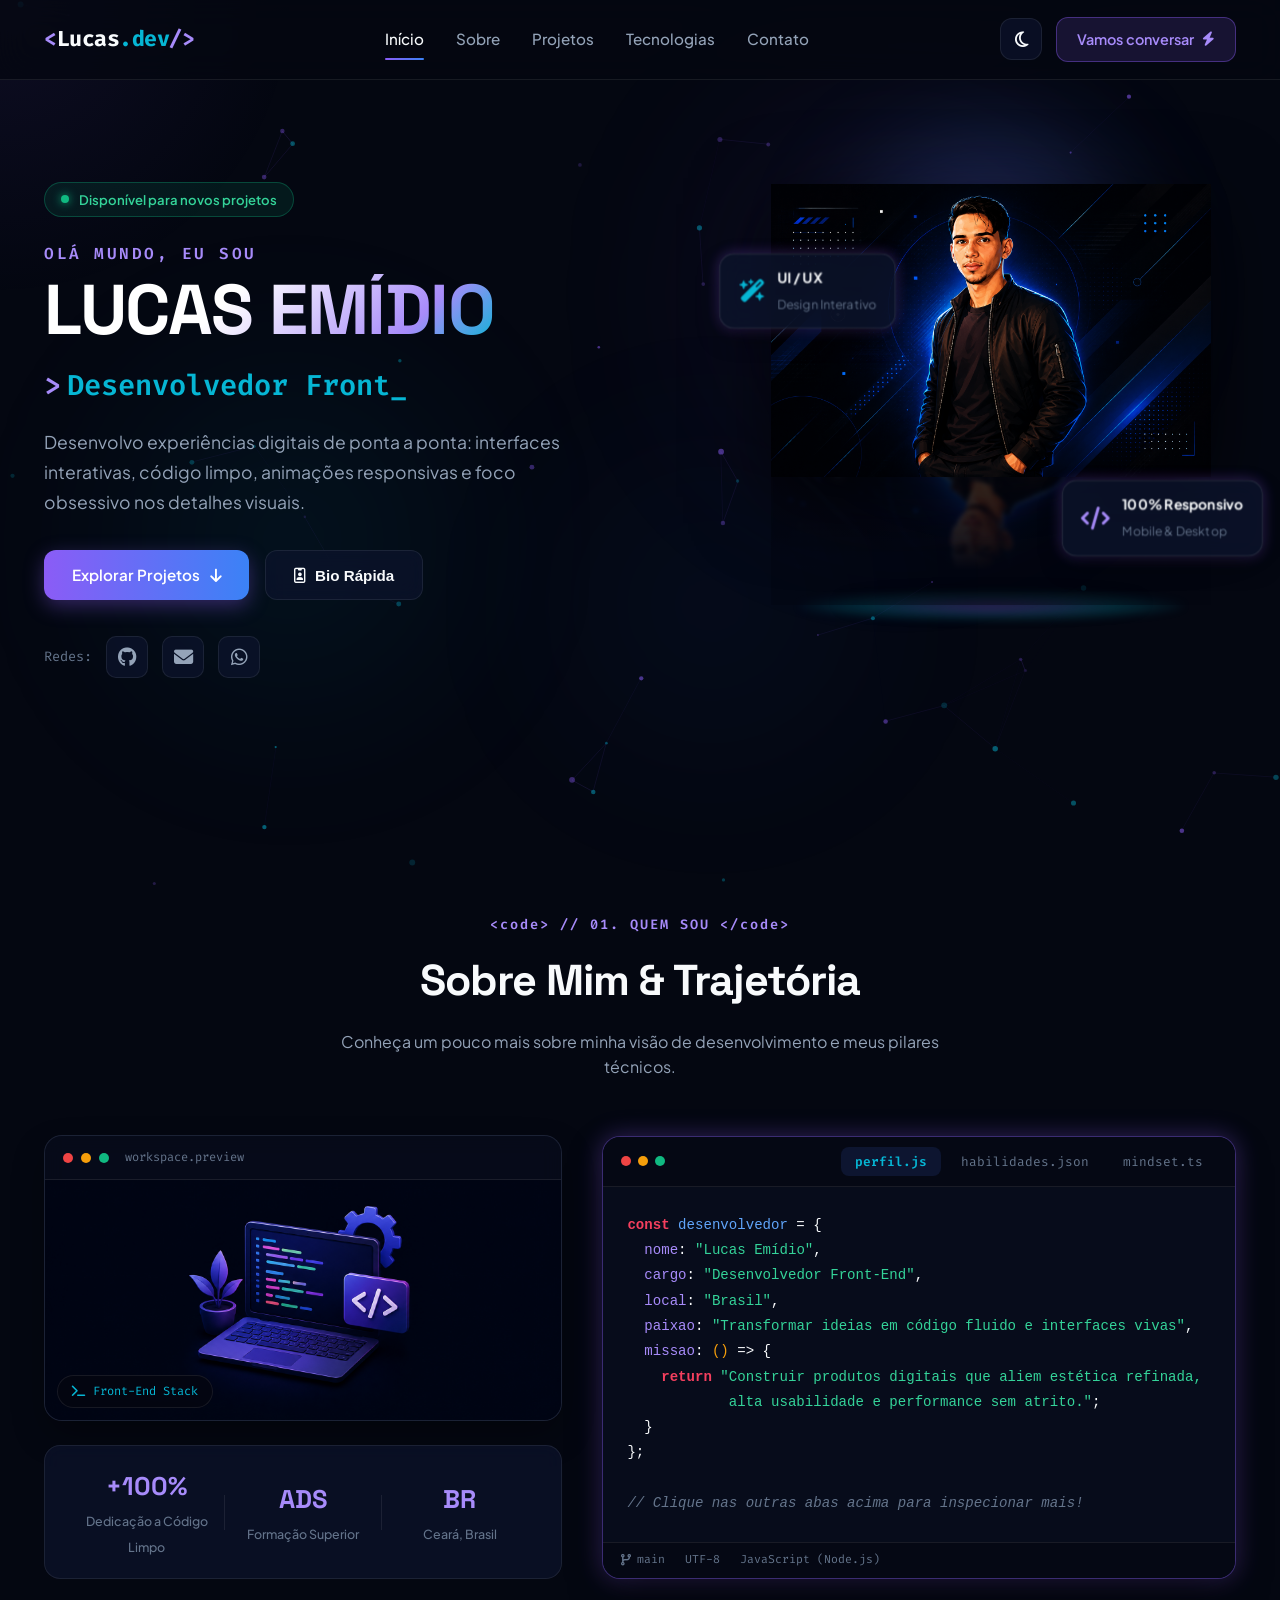
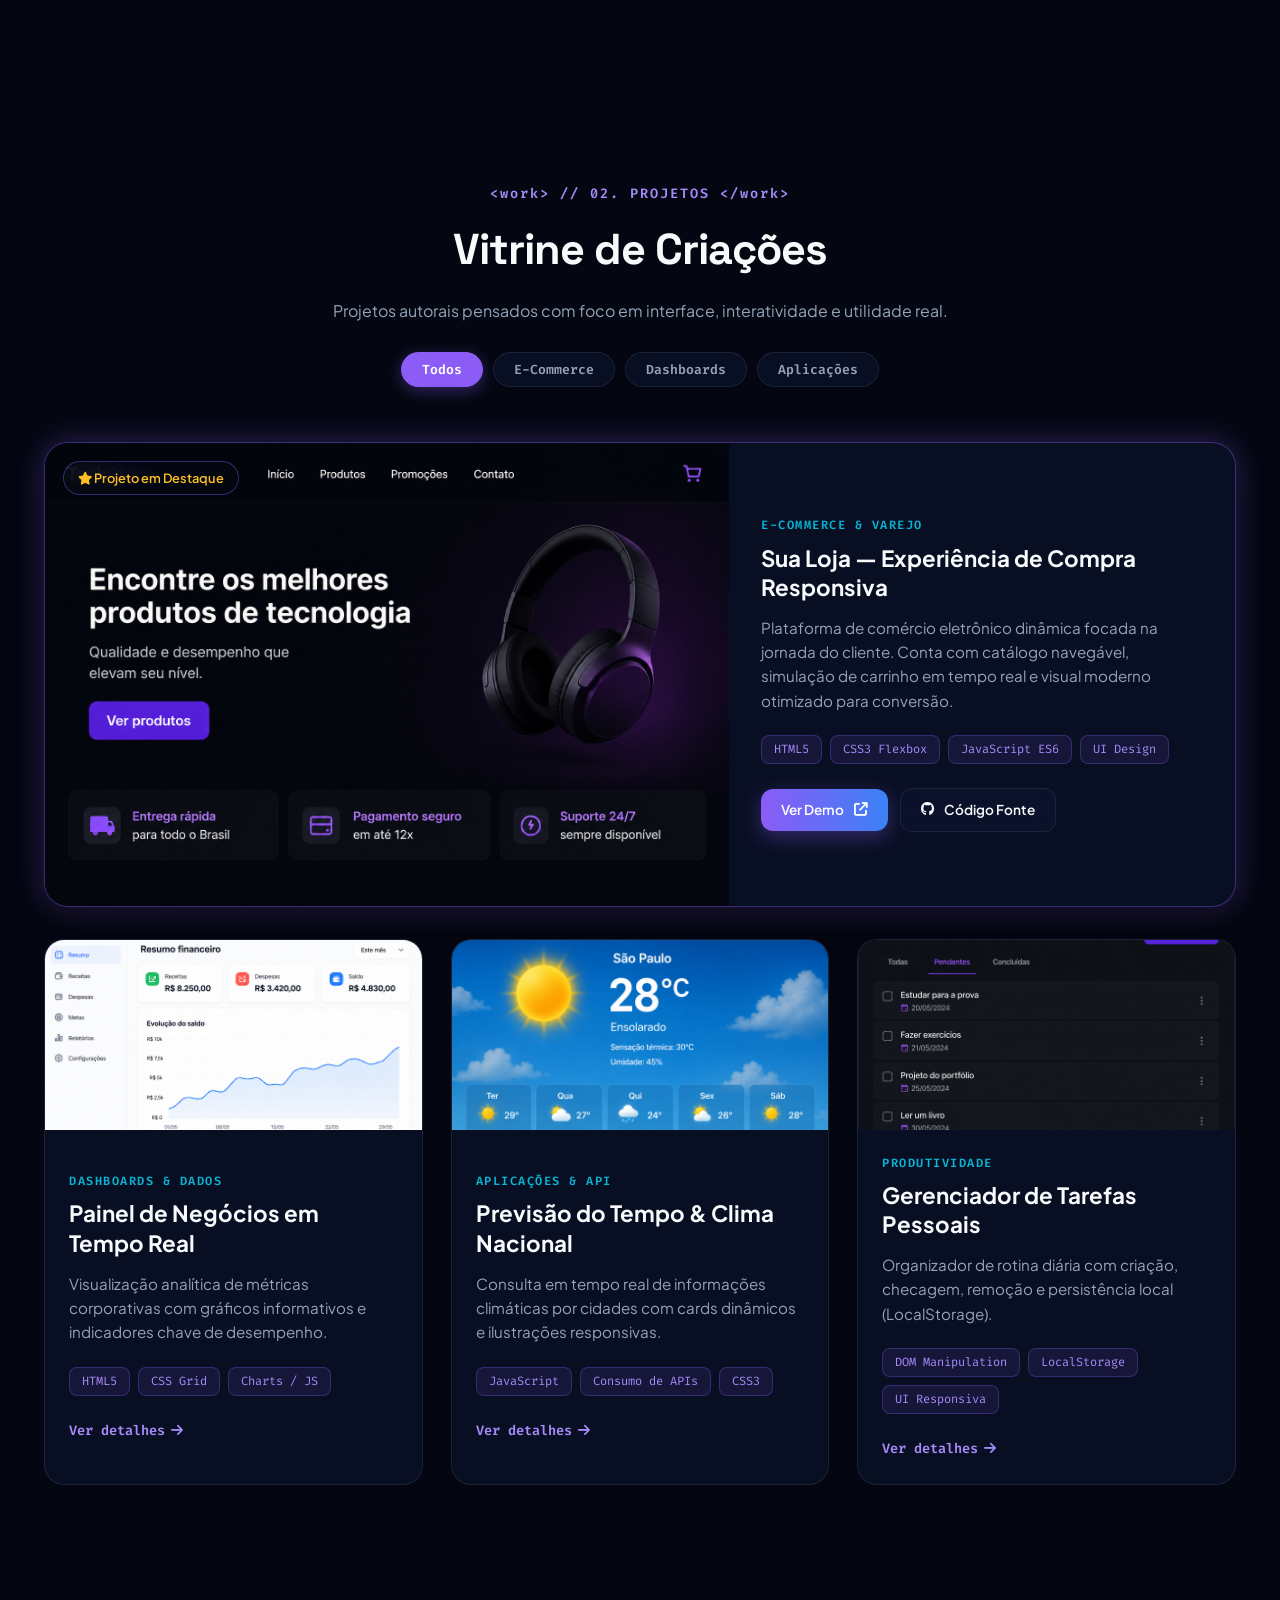
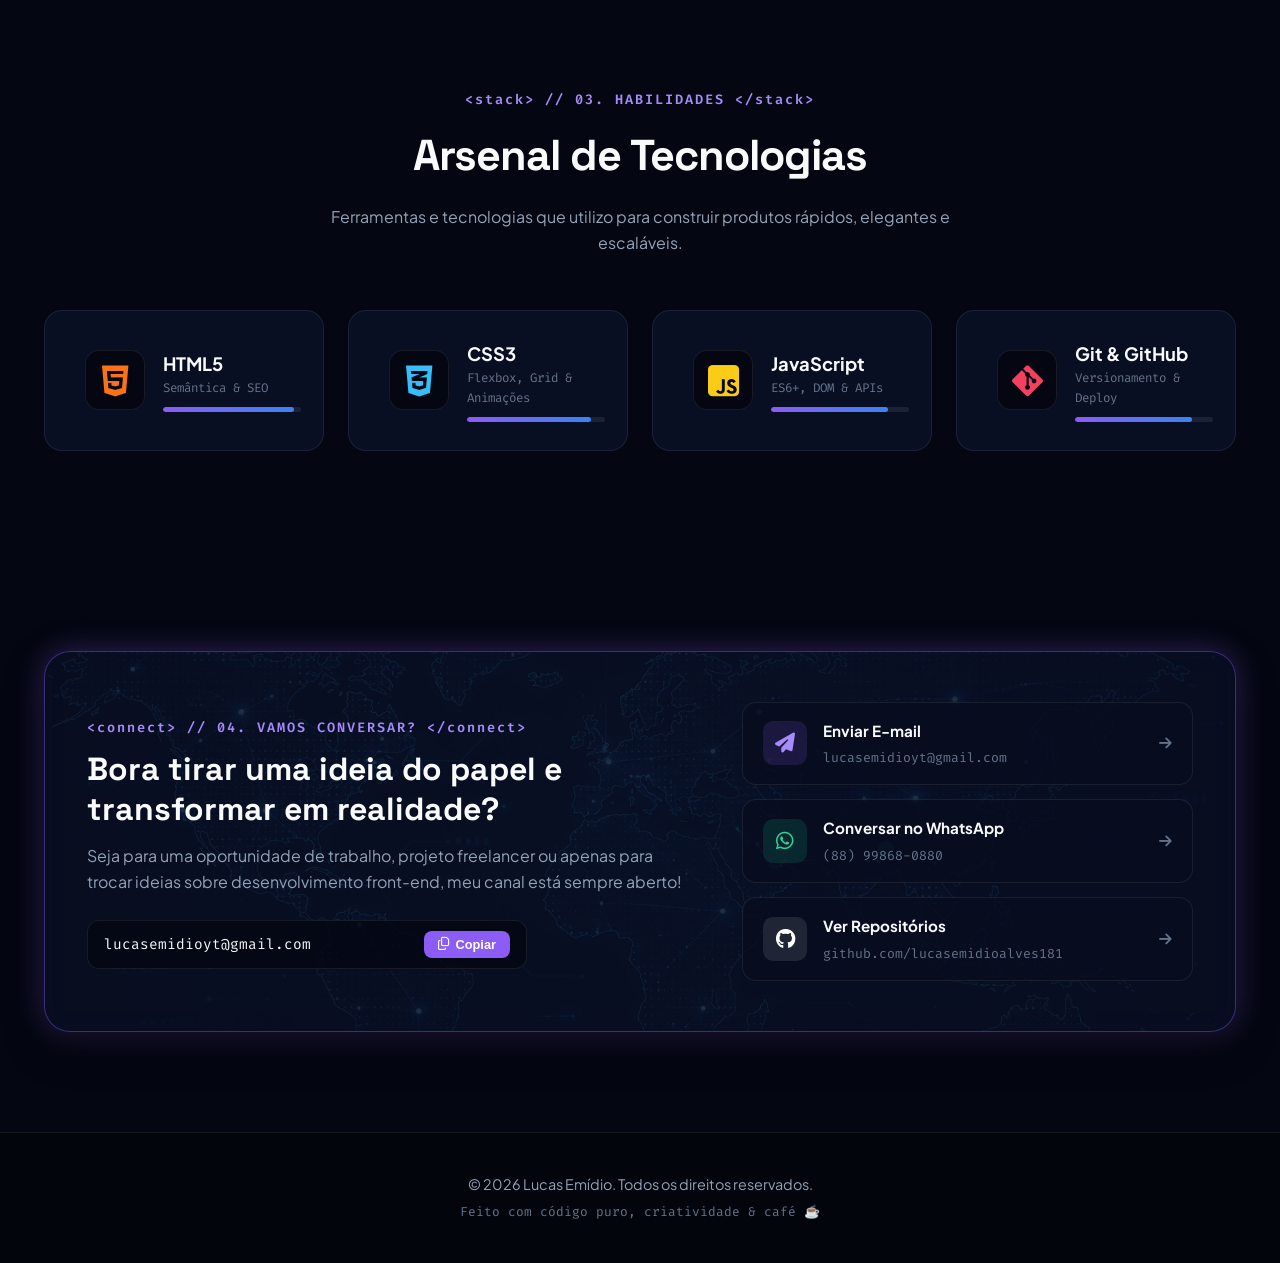
==== commit 6b055f94: "Portifólio ajustado." ====
--- a/index.html
+++ b/index.html
@@ -23,6 +23,10 @@
     <!-- Canvas de Partículas Interativas no Fundo -->
     <canvas id="bg-canvas"></canvas>
 
+    <!-- Canvas para Fumaça e Rastro Brilhante do Mouse -->
+    <canvas id="cursor-smoke-canvas"></canvas>
+    <div class="mouse-glow-dot" id="mouseGlowDot"></div>
+
     <!-- Orbes de Luz e Gradientes Animados de Fundo -->
     <div class="glow-orb orb-1"></div>
     <div class="glow-orb orb-2"></div>
@@ -135,16 +139,20 @@
                     <div class="hero-character-wrapper" id="characterWrapper">
                         <div class="character-glow" id="characterGlow"></div>
                         
-                        <!-- Imagem Principal -->
-                        <img src="imgs/imagem2.png" alt="Lucas Emídio Desenvolvedor" id="heroImage" class="character-img">
+                        <!-- Imagem Principal com Efeito de Luz 3D -->
+                        <div class="character-img-box">
+                            <img src="imgs/imagem2.png" alt="Lucas Emídio Desenvolvedor" id="heroImage" class="character-img">
+                            <div class="character-specular-glare" id="characterGlare"></div>
+                        </div>
                         
                         <!-- Efeito de Espelhamento Refletido na Base -->
-                        <div class="character-reflection-container">
+                        <div class="character-reflection-container" id="characterReflection">
                             <img src="imgs/imagem2.png" alt="" class="character-reflection-img" aria-hidden="true">
                             <div class="reflection-gradient-fade"></div>
                         </div>
 
-                        <!-- Chão com grade holográfica de luz -->
+                        <!-- Chão com grade holográfica de luz e sombra 3D -->
+                        <div class="character-shadow-3d" id="characterShadow"></div>
                         <div class="holographic-base"></div>
                     </div>
                 </div>
--- a/port.css
+++ b/port.css
@@ -77,7 +77,7 @@
     min-height: 100vh;
 }
 
-/* 3. Animações de Fundo: Canvas, Orbes e Spotlight */
+/* 3. Animações de Fundo: Canvas, Orbes, Rastro de Fumaça e Cursor Brilhante */
 #bg-canvas {
     position: fixed;
     top: 0;
@@ -86,6 +86,36 @@
     height: 100vh;
     z-index: -3;
     pointer-events: none;
+}
+
+#cursor-smoke-canvas {
+    position: fixed;
+    top: 0;
+    left: 0;
+    width: 100vw;
+    height: 100vh;
+    z-index: 9998;
+    pointer-events: none;
+}
+
+.mouse-glow-dot {
+    position: fixed;
+    top: 0;
+    left: 0;
+    width: 14px;
+    height: 14px;
+    border-radius: 50%;
+    background: radial-gradient(circle, #ffffff 30%, #38bdf8 70%, #8b5cf6 100%);
+    box-shadow: 
+        0 0 12px 3px rgba(56, 189, 248, 0.9),
+        0 0 25px 6px rgba(139, 92, 246, 0.7),
+        0 0 45px 12px rgba(6, 182, 212, 0.4);
+    pointer-events: none;
+    transform: translate(-50%, -50%);
+    z-index: 9999;
+    mix-blend-mode: screen;
+    opacity: 0;
+    transition: opacity 0.3s ease, transform 0.05s ease-out;
 }
 
 .cursor-spotlight {
@@ -499,7 +529,7 @@
     display: flex;
     justify-content: center;
     align-items: center;
-    perspective: 1200px;
+    perspective: 1400px;
     padding-bottom: 70px;
 }
 
@@ -508,10 +538,10 @@
     width: 100%;
     max-width: 440px;
     transform-style: preserve-3d;
-    transition: transform 0.12s cubic-bezier(0.2, 0.8, 0.2, 1);
     display: flex;
     flex-direction: column;
     align-items: center;
+    will-change: transform;
 }
 
 .character-glow {
@@ -519,14 +549,23 @@
     top: 25%;
     left: 50%;
     transform: translate(-50%, -50%);
-    width: 320px;
-    height: 320px;
-    background: radial-gradient(circle, rgba(139, 92, 246, 0.4) 0%, rgba(59, 130, 246, 0.2) 50%, transparent 70%);
-    filter: blur(45px);
+    width: 340px;
+    height: 340px;
+    background: radial-gradient(circle, rgba(139, 92, 246, 0.45) 0%, rgba(59, 130, 246, 0.25) 50%, transparent 70%);
+    filter: blur(50px);
     border-radius: 50%;
     z-index: 0;
     pointer-events: none;
-    transition: transform 0.2s ease-out;
+    will-change: transform;
+}
+
+.character-img-box {
+    position: relative;
+    width: 100%;
+    display: flex;
+    justify-content: center;
+    transform-style: preserve-3d;
+    z-index: 2;
 }
 
 .character-img {
@@ -535,29 +574,58 @@
     object-fit: contain;
     position: relative;
     z-index: 2;
-    filter: drop-shadow(0 15px 35px rgba(0, 0, 0, 0.6));
+    filter: drop-shadow(0 20px 40px rgba(0, 0, 0, 0.7));
     pointer-events: none;
     user-select: none;
+    transition: filter 0.2s ease;
+}
+
+/* Brilho Especular 3D de Luz que se move sobre a Imagem */
+.character-specular-glare {
+    position: absolute;
+    inset: 0;
+    border-radius: 20px;
+    background: radial-gradient(circle at 50% 50%, rgba(255, 255, 255, 0.35) 0%, rgba(139, 92, 246, 0.15) 30%, transparent 65%);
+    mix-blend-mode: overlay;
+    pointer-events: none;
+    z-index: 3;
+    opacity: 0;
+    transition: opacity 0.3s ease;
+}
+
+/* Sombra 3D Projetada no Chão */
+.character-shadow-3d {
+    position: absolute;
+    bottom: -8px;
+    width: 70%;
+    height: 20px;
+    background: radial-gradient(ellipse at center, rgba(0, 0, 0, 0.75) 0%, rgba(0, 0, 0, 0.3) 50%, transparent 75%);
+    border-radius: 50%;
+    filter: blur(8px);
+    z-index: 1;
+    pointer-events: none;
+    will-change: transform;
 }
 
 /* Efeito de Espelhamento Refletido */
 .character-reflection-container {
     position: relative;
     width: 100%;
-    height: 130px;
+    height: 140px;
     overflow: hidden;
-    margin-top: -10px;
+    margin-top: -12px;
     z-index: 1;
     pointer-events: none;
     transform: scaleY(-1);
-    opacity: 0.35;
+    opacity: 0.38;
+    transform-style: preserve-3d;
 }
 
 .character-reflection-img {
     width: 100%;
     max-height: 440px;
     object-fit: contain;
-    filter: blur(1.5px);
+    filter: blur(2px);
 }
 
 .reflection-gradient-fade {
@@ -574,9 +642,9 @@
 .holographic-base {
     position: absolute;
     bottom: -15px;
-    width: 85%;
-    height: 25px;
-    background: radial-gradient(ellipse at center, rgba(139, 92, 246, 0.5) 0%, rgba(6, 182, 212, 0.2) 40%, transparent 75%);
+    width: 88%;
+    height: 28px;
+    background: radial-gradient(ellipse at center, rgba(139, 92, 246, 0.55) 0%, rgba(6, 182, 212, 0.25) 45%, transparent 75%);
     border-radius: 50%;
     filter: blur(4px);
     z-index: 0;
